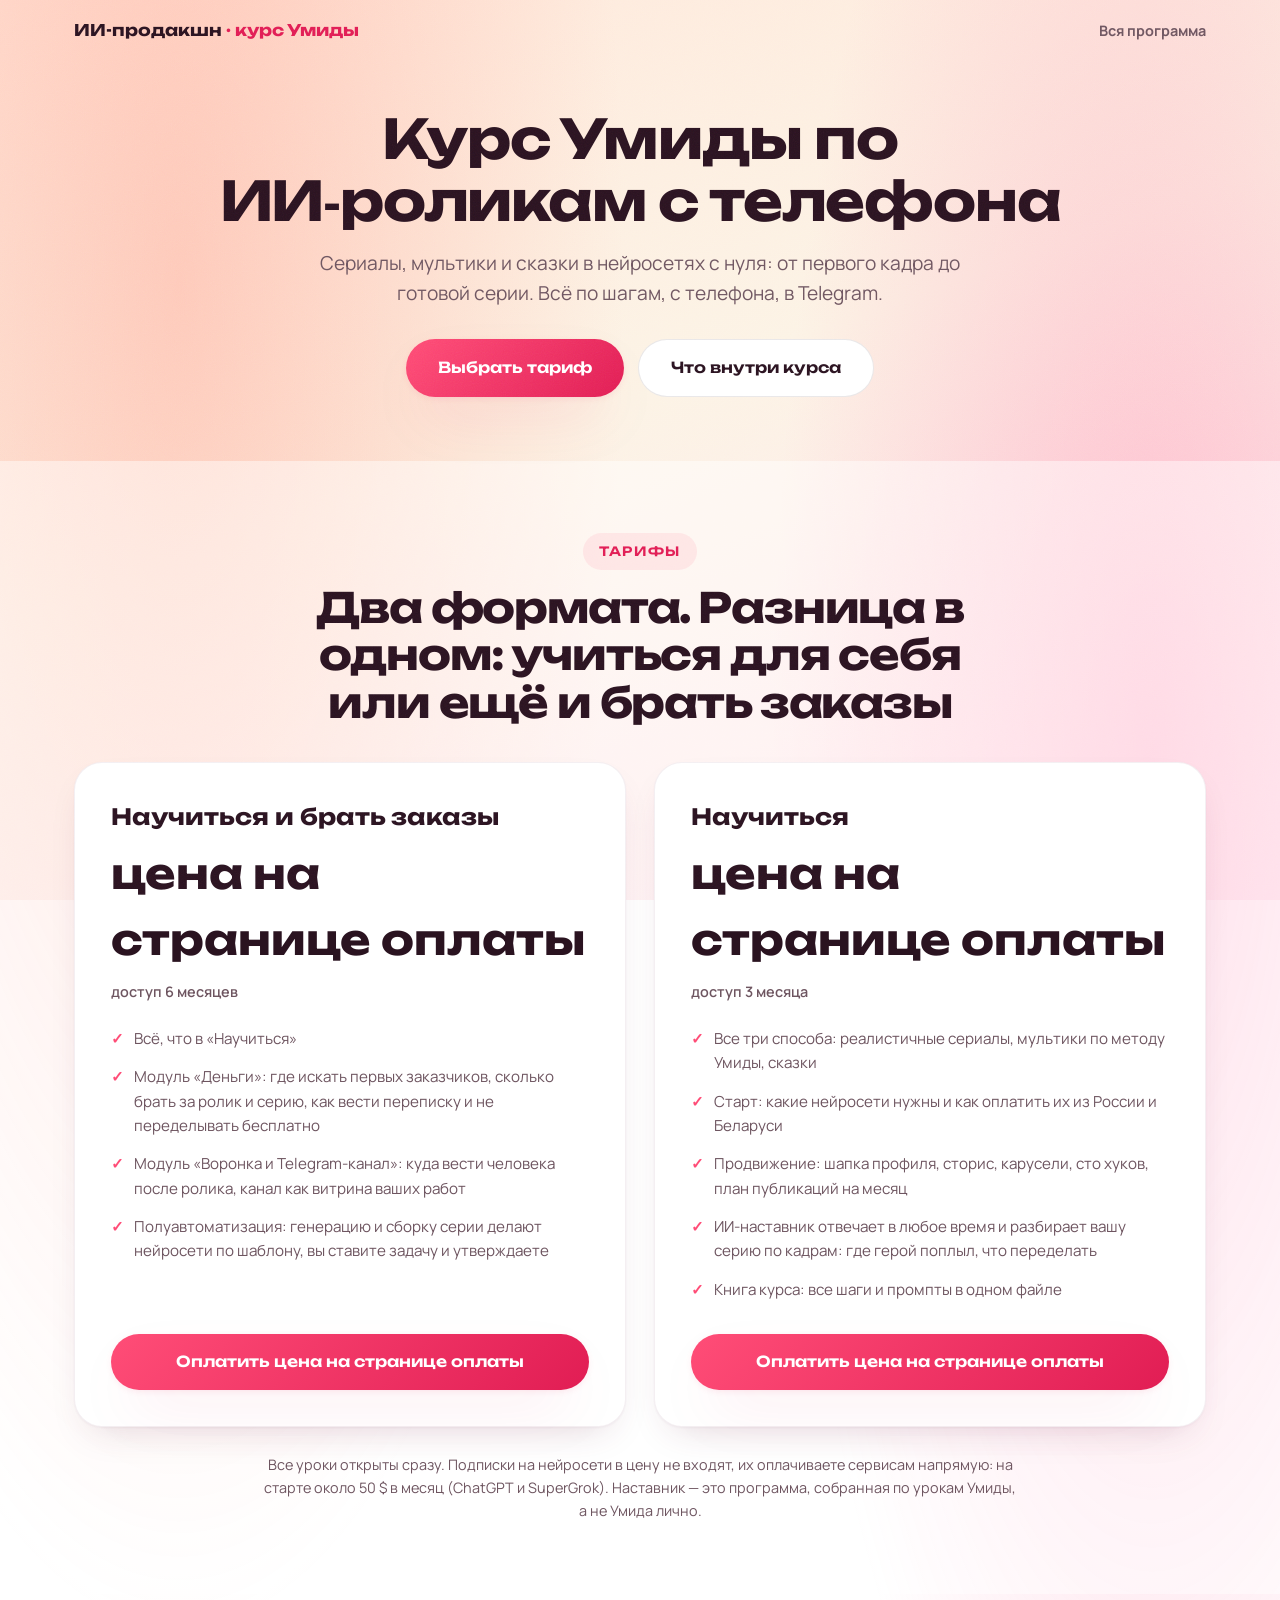
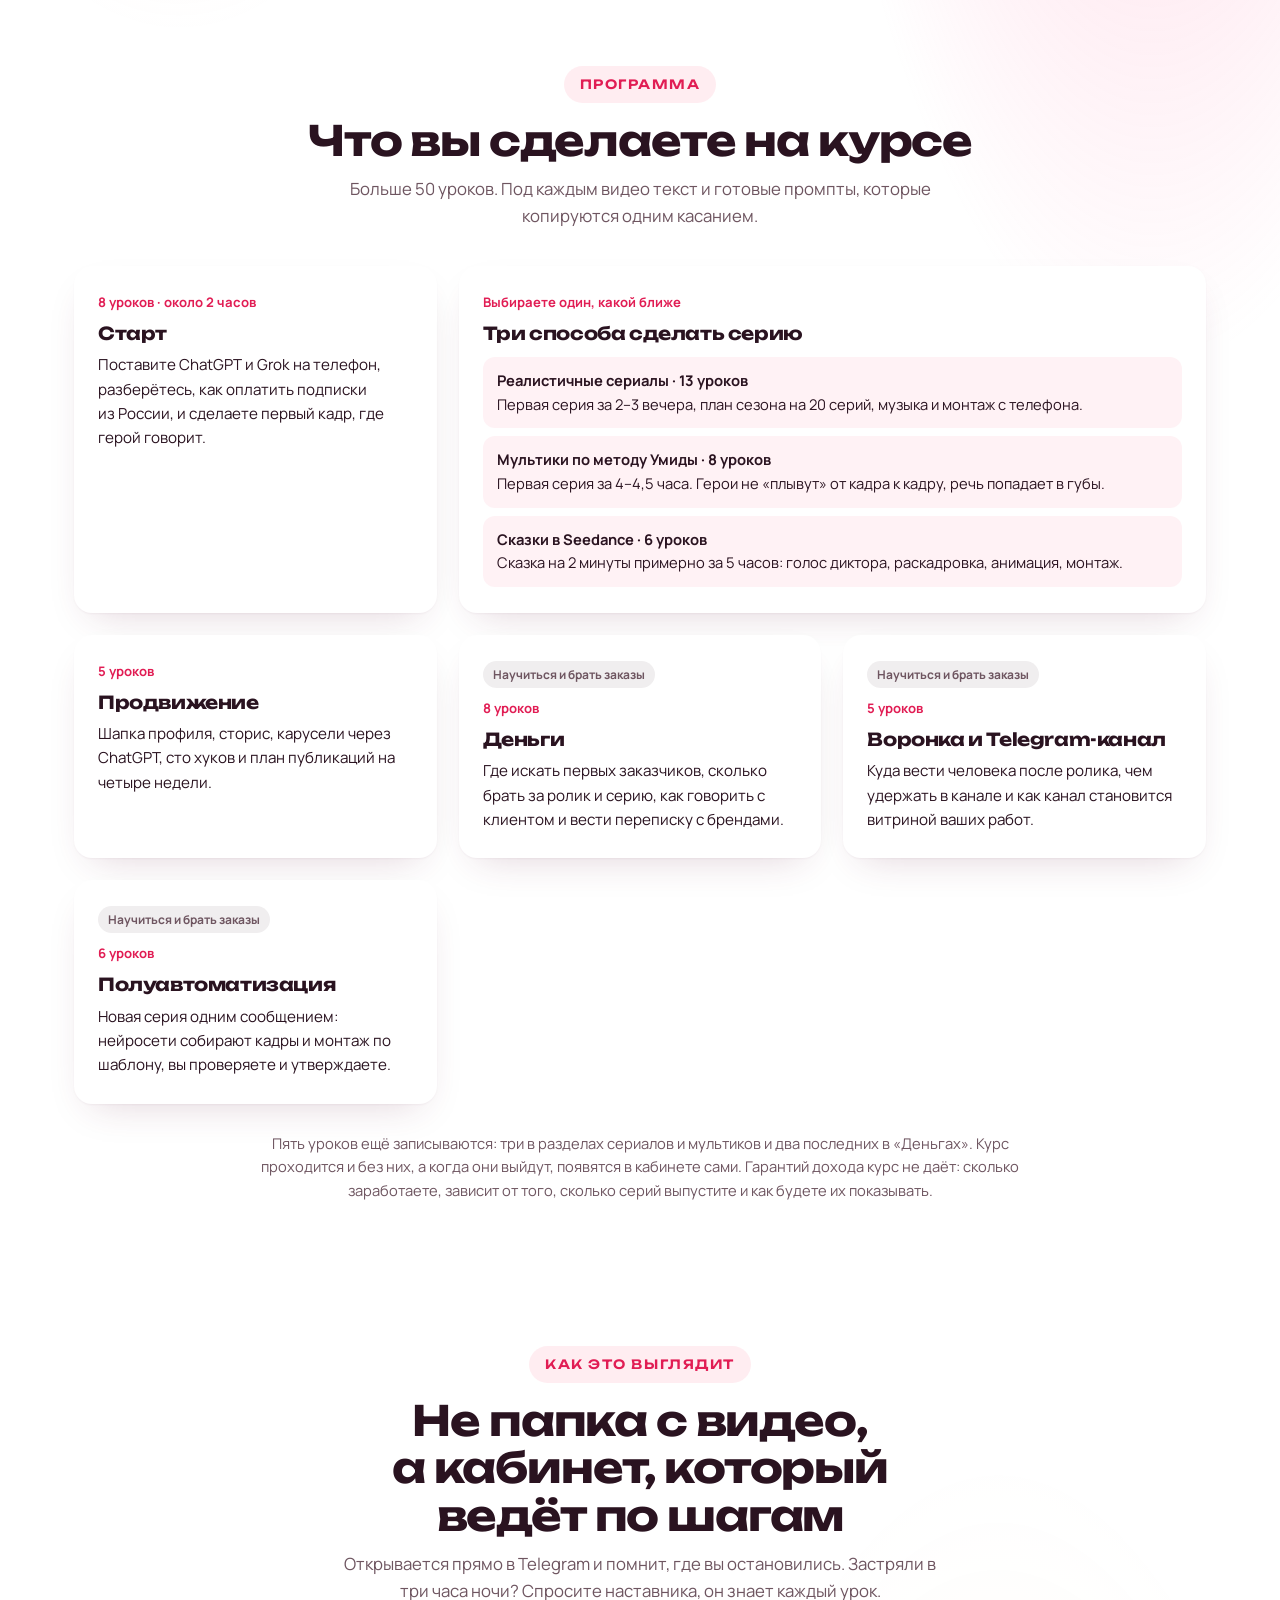
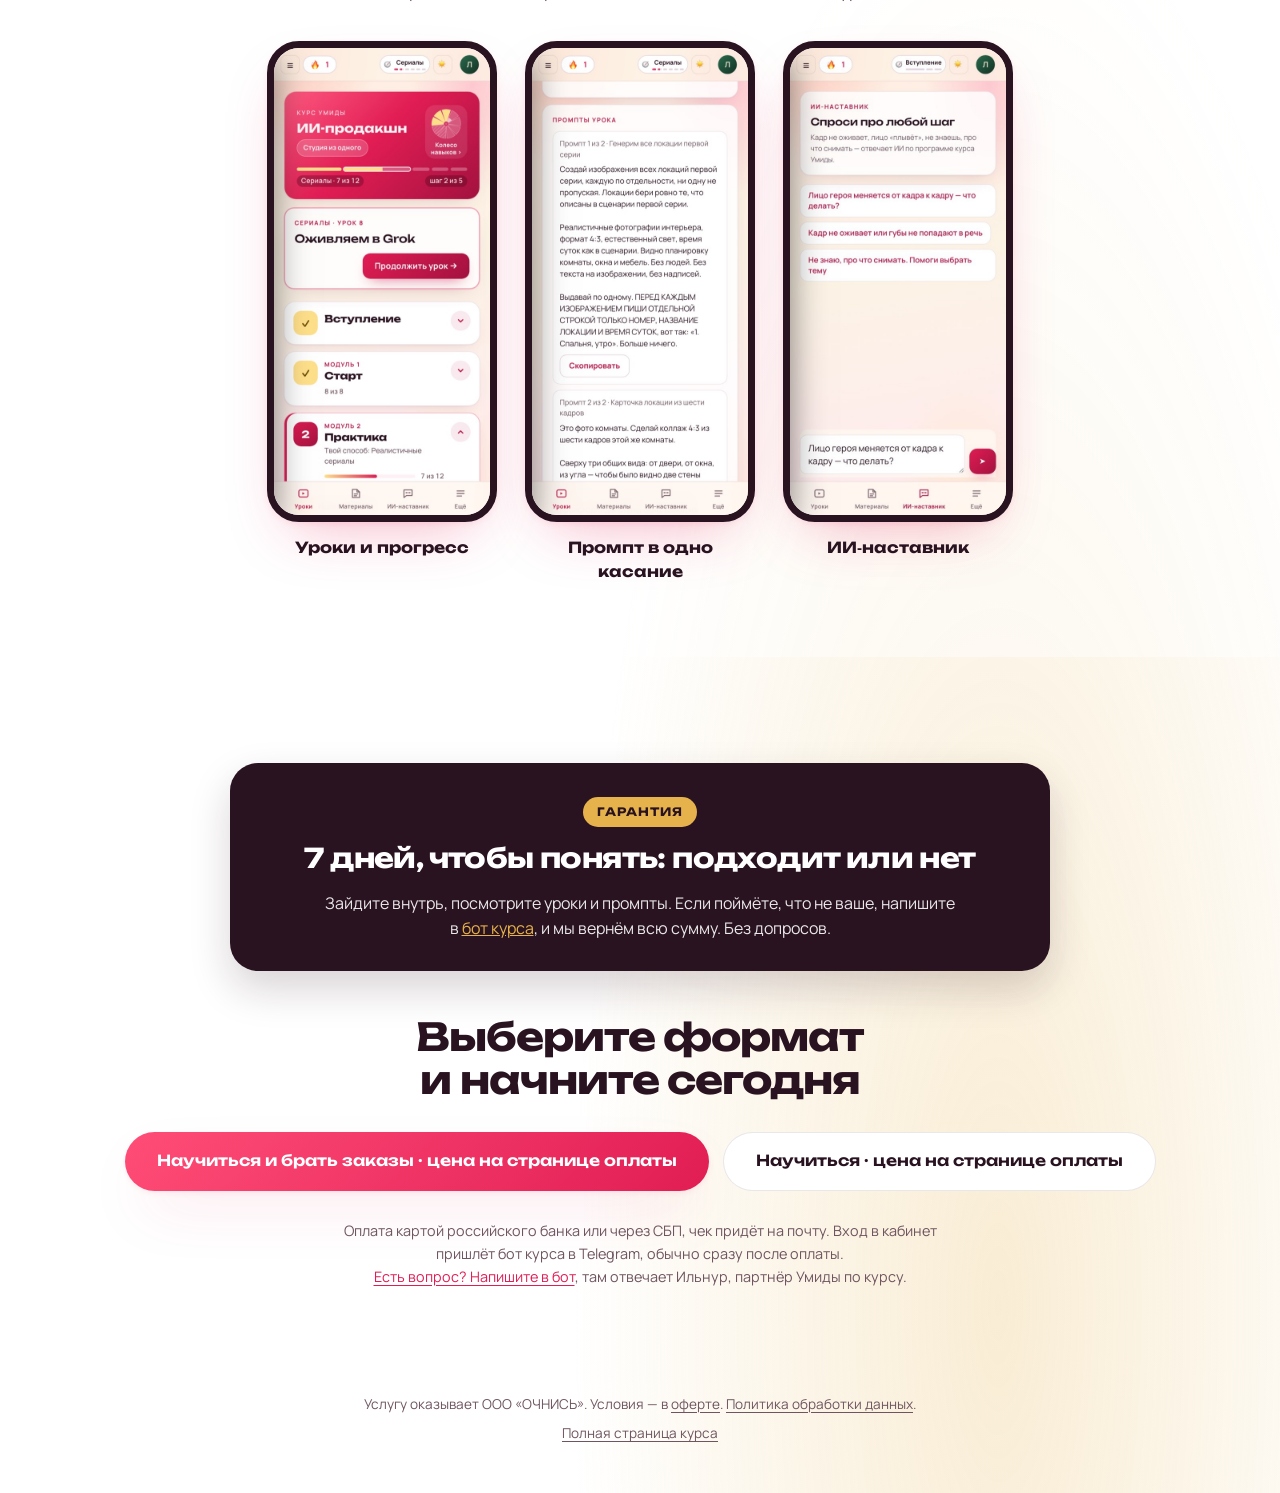
==== skidka/index.html @ 04921c7b "сайт Умиды: страница скидки /skidka/ (31.10, −20 %, таймер до минуты из прайса api) и место под зачё" ====
<!DOCTYPE html>
<html lang="ru">
<head>
<meta charset="UTF-8">
<meta name="viewport" content="width=device-width, initial-scale=1.0">
<title>Скидка 20 % до 31 октября · ИИ-продакшн, курс Умиды</title>
<meta name="description" content="Курс Умиды по ИИ-сериалам, мультикам и сказкам со скидкой 20 % до 23:59 по Москве 31 октября. Доступ вдвое дольше при оплате до конца скидки.">
<!-- Временная страница акции: в поиск не отдаём, чтобы после 31.10 она не висела в выдаче со старым сроком. -->
<meta name="robots" content="noindex">
<link rel="preconnect" href="https://fonts.googleapis.com">
<link rel="preconnect" href="https://fonts.gstatic.com" crossorigin>
<link href="https://fonts.googleapis.com/css2?family=Unbounded:wght@400;500;600;700;800&family=Manrope:wght@400;500;600;700;800&display=swap" rel="stylesheet">
<link rel="icon" href="../assets/favicon.svg" type="image/svg+xml">
<meta property="og:type" content="website">
<meta property="og:locale" content="ru_RU">
<meta property="og:url" content="https://umidanishanowa.com/skidka/">
<meta property="og:title" content="Скидка 20 % на курс Умиды до 31 октября">
<meta property="og:description" content="ИИ-сериалы, мультики и сказки с телефона. «Научиться и брать заказы» 4 000 ₽ вместо 4 999, «Научиться» 2 320 ₽ вместо 2 900.">
<meta property="og:image" content="https://umidanishanowa.com/assets/img/hero.jpg">
<meta name="twitter:card" content="summary_large_image">
<link rel="stylesheet" href="../css/styles.css?v=20261023">
<!-- Yandex.Metrika — тот же счётчик «Мультики» 113808734, что на главной сайта и на уян.рф: путь со страницы скидки
     до оплаты виден одной воронкой. Свои заходы отсекаются так же, как на главной (?nometrika=1). -->
<script type="text/javascript">
(function () {
  try {
    var q = window.location.search || '';
    try {
      if (q.indexOf('nometrika=1') > -1) localStorage.setItem('uyan_no_metrika', '1');
      if (q.indexOf('nometrika=0') > -1) localStorage.removeItem('uyan_no_metrika');
      if (localStorage.getItem('uyan_no_metrika') === '1') return;
    } catch (e) { /* приватный режим — считаем визит обычным */ }
    if (/\/\/([a-z0-9-]+\.)*(metrika|metrica)\.yandex\.|\/\/([a-z0-9-]+\.)*webvisor\.com/i.test(document.referrer || '')) return;
    (function(m,e,t,r,i,k,a){m[i]=m[i]||function(){(m[i].a=m[i].a||[]).push(arguments)};
    m[i].l=1*new Date();
    var ss = document.scripts || [];
    for (var j = 0; j < ss.length; j++) {if (ss[j].src === r) { return; }}
    k=e.createElement(t),a=e.getElementsByTagName(t)[0],k.async=1,k.src=r,a.parentNode.insertBefore(k,a)})
    (window, document, "script", "https://mc.yandex.ru/metrika/tag.js?id=113808734", "ym");
    ym(113808734, "init", {webvisor:true, clickmap:true, accurateTrackBounce:true, trackLinks:true});
  } catch (e) { /* счётчик не встал — на работу страницы это не влияет */ }
})();
</script>
<noscript><div><img src="https://mc.yandex.ru/watch/113808734" style="position:absolute; left:-9999px;" alt="" /></div></noscript>
<!-- /Yandex.Metrika -->
<style>
/* Страница скидки 31.10.2026. Общие цвета, шрифты, кнопки и карточки — из ../css/styles.css, здесь только своё.
   🛑 Честная срочность (Principles_and_Taboos, табу 6): таймер считает до next_price.from из прайса api — той минуты,
   когда касса сама вернёт обычную цену. Он не обнуляется и не продлевается: дошёл до нуля — страница говорит,
   что скидка закончилась. Пока api скидку не прислал, страница показывает обычные цены и молчит о скидке. */
.sk-sec { padding: 72px 0; }
.sk-sec.alt { background: rgba(255, 255, 255, 0.45); }
.sk-top {
  display: flex; align-items: center; justify-content: space-between; gap: 16px;
  padding-block: 18px; /* только сверху и снизу: боковые 24 px даёт .wrap */
}
.sk-logo { font-family: var(--font-heading); font-weight: 700; font-size: 1rem; color: var(--text); text-decoration: none; }
.sk-logo .sk-sub, .sk-logo .sk-dot { color: var(--strawberry-dark); }
.sk-toplink { font-weight: 700; font-size: 0.9rem; color: var(--text-light); text-decoration: none; white-space: nowrap; }
.sk-toplink:hover { color: var(--strawberry-dark); }

.sk-hero { padding: 28px 0 64px; text-align: center; }
.sk-hero h1 { font-size: clamp(1.9rem, 6vw, 3.4rem); max-width: 900px; margin: 18px auto 16px; }
.sk-hero h1 em { font-style: normal; color: var(--strawberry-dark); }
.sk-lead { font-size: clamp(1rem, 2.4vw, 1.2rem); color: var(--text-light); max-width: 680px; margin: 0 auto; }
.sk-lead b { color: var(--text); }

.sk-timer {
  display: inline-flex; flex-direction: column; align-items: center; gap: 10px;
  margin: 30px auto 0; padding: 22px 28px 20px; border-radius: var(--radius-lg);
  background: var(--text); color: var(--white); box-shadow: 0 18px 40px rgba(42, 19, 32, 0.18);
}
.sk-timer-cap { font-family: var(--font-heading); font-size: 0.78rem; font-weight: 600; letter-spacing: 0.12em; text-transform: uppercase; color: var(--gold); }
.sk-digits { display: flex; align-items: flex-start; gap: 10px; font-family: var(--font-heading); }
.sk-cell { display: flex; flex-direction: column; align-items: center; min-width: 64px; }
.sk-num { font-size: clamp(2.2rem, 9vw, 3.4rem); font-weight: 700; line-height: 1; font-variant-numeric: tabular-nums; }
.sk-unit { margin-top: 6px; font-family: var(--font-body); font-size: 0.8rem; font-weight: 600; color: rgba(255, 255, 255, 0.7); }
.sk-colon { font-size: clamp(2rem, 8vw, 3rem); font-weight: 700; line-height: 1; opacity: 0.45; }
.sk-deadline { font-size: 0.88rem; color: rgba(255, 255, 255, 0.78); }

.sk-cta { display: flex; flex-wrap: wrap; justify-content: center; gap: 14px; margin-top: 30px; }

.sk-bonus {
  max-width: 820px; margin: 28px auto 0; padding: 18px 22px; border-radius: var(--radius-md);
  background: rgba(230, 178, 76, 0.18); border: 1px solid rgba(201, 150, 31, 0.35);
  font-weight: 600; text-align: center;
}
.sk-bonus b { color: var(--strawberry-deep); }

.sk-prices { display: grid; grid-template-columns: repeat(2, minmax(0, 1fr)); gap: 28px; align-items: stretch; }
.sk-price { padding: 36px; }
.sk-badge {
  position: absolute; top: -14px; right: 26px; padding: 7px 14px; border-radius: 100px;
  background: linear-gradient(135deg, var(--strawberry) 0%, var(--strawberry-dark) 100%); color: var(--white);
  font-family: var(--font-heading); font-size: 0.85rem; font-weight: 700; box-shadow: var(--shadow-soft);
}
.sk-old { display: block; font-family: var(--font-body); font-size: 1.05rem; font-weight: 600; color: var(--text-light); margin-bottom: 2px; }
.sk-old s { text-decoration-thickness: 2px; }
.sk-term { display: block; margin-top: 6px; font-family: var(--font-body); font-size: 0.9rem; font-weight: 600; color: var(--text-light); }
.sk-term b { color: var(--strawberry-deep); }
.sk-price ul { list-style: none; }
.sk-price li { display: flex; gap: 10px; }
.sk-price .btn { width: 100%; }
.sk-note { max-width: 760px; margin: 26px auto 0; text-align: center; font-size: 0.9rem; color: var(--text-light); }

.sk-mods { display: grid; grid-template-columns: repeat(3, minmax(0, 1fr)); gap: 22px; }
.sk-mod {
  background: var(--white); border-radius: var(--radius-md); padding: 26px 24px; box-shadow: var(--shadow-card);
  display: flex; flex-direction: column; gap: 10px;
}
.sk-mod h3 { font-size: 1.12rem; }
.sk-meta { font-size: 0.82rem; font-weight: 700; color: var(--strawberry-dark); }
.sk-mod p { font-size: 0.95rem; color: var(--text); }
.sk-mod.wide { grid-column: span 2; }
.sk-ways { display: grid; gap: 8px; margin-top: 4px; }
.sk-way { padding: 12px 14px; border-radius: var(--radius-sm); background: rgba(255, 77, 119, 0.07); font-size: 0.92rem; }
.sk-way b { display: block; }
.sk-tag {
  align-self: flex-start; padding: 4px 10px; border-radius: 100px; font-size: 0.75rem; font-weight: 700;
  background: rgba(42, 19, 32, 0.07); color: var(--text-light);
}
.sk-honest { max-width: 820px; margin: 28px auto 0; text-align: center; color: var(--text-light); font-size: 0.92rem; }

.sk-shots { display: grid; grid-template-columns: repeat(3, minmax(0, 230px)); justify-content: center; gap: 28px; }

.sk-final { text-align: center; }
.sk-final h2 { font-size: clamp(1.6rem, 4.6vw, 2.4rem); max-width: 760px; margin: 14px auto 12px; }

.sk-foot { padding: 34px 0 48px; text-align: center; font-size: 0.85rem; color: var(--text-light); }
.sk-foot a, .sk-final .pay-note a { color: var(--text-light); text-decoration: underline; text-underline-offset: 3px; }
.sk-final .pay-note a { color: var(--strawberry-dark); }
.sk-foot p + p { margin-top: 8px; }

/* Состояния страницы: что видно, решает прайс api. Прячем только в «чужом» состоянии, а показанное сохраняет свой
   display (ярлык — inline-flex, таймер — inline-flex): revert вернул бы браузерный и сломал вид. */
html:not(.is-live) .only-live { display: none !important; }
html.is-live .only-off { display: none !important; }
html:not(.is-ended) .only-ended { display: none !important; }
/* .sk-old — display:block, он сильнее атрибута hidden: без этого пустая зачёркнутая строка была бы видна */
.sk-old[hidden] { display: none; }

@media (max-width: 860px) {
  .sk-mods { grid-template-columns: 1fr 1fr; }
  .sk-mod.wide { grid-column: span 2; }
}
@media (max-width: 720px) {
  .sk-sec { padding: 52px 0; }
  .sk-prices { grid-template-columns: 1fr; gap: 34px; }
  .sk-price { padding: 30px 24px; }
  .sk-mods { grid-template-columns: 1fr; }
  .sk-mod.wide { grid-column: auto; }
  .sk-shots { grid-template-columns: repeat(3, minmax(0, 1fr)); gap: 10px; }
  .sk-shots .shot img { border-width: 4px; border-radius: 18px; }
  .sk-shots .shot figcaption { font-family: var(--font-body); font-size: 0.8rem; line-height: 1.3; }
  .sk-cta .btn { width: 100%; padding: 16px 20px; }
  /* «Научиться и брать заказы · 4 000 ₽» на 320 px шире экрана: кнопке можно в две строки */
  .sk-cta .btn, .sk-cta .btn span { white-space: normal; text-align: center; }
  .sk-cell { min-width: 52px; }
  .sk-timer { padding: 18px 16px 16px; }
  .sk-logo { font-size: 0.86rem; }
  .sk-logo .sk-dot { display: none; }
  .sk-logo .sk-sub { display: block; }
}
</style>
</head>
<body>
<div class="grain" aria-hidden="true"></div>

<div class="wrap sk-top">
  <a class="sk-logo" href="../">ИИ-продакшн<span class="sk-dot"> · </span><span class="sk-sub">курс Умиды</span></a>
  <a class="sk-toplink" href="../#program">Вся программа</a>
</div>

<!-- ПЕРВЫЙ ЭКРАН -->
<section class="sk-hero">
  <div class="wrap">
    <span class="eyebrow only-live">Последний день скидки</span>
    <span class="eyebrow only-ended">Скидка закончилась 31 октября</span>
    <h1 class="only-live">Курс Умиды по ИИ‑роликам <em>со скидкой 20&nbsp;%</em></h1>
    <h1 class="only-off">Курс Умиды по ИИ‑роликам с телефона</h1>
    <p class="sk-lead">Сериалы, мультики и сказки в нейросетях с нуля: от первого кадра до готовой серии. Всё по шагам, с телефона, в Telegram.</p>

    <div class="sk-timer only-live" role="timer" aria-live="off">
      <span class="sk-timer-cap">До конца скидки</span>
      <div class="sk-digits">
        <div class="sk-cell"><span class="sk-num" data-t="h">00</span><span class="sk-unit">часов</span></div>
        <span class="sk-colon">:</span>
        <div class="sk-cell"><span class="sk-num" data-t="m">00</span><span class="sk-unit">минут</span></div>
        <span class="sk-colon">:</span>
        <div class="sk-cell"><span class="sk-num" data-t="s">00</span><span class="sk-unit">секунд</span></div>
      </div>
      <span class="sk-deadline" data-deadline-text>до 23:59 по Москве, 31 октября</span>
    </div>

    <div class="sk-cta">
      <a class="btn" href="#tarify"><span>Выбрать тариф</span></a>
      <a class="btn btn-ghost" href="#vnutri"><span>Что внутри курса</span></a>
    </div>

    <p class="sk-bonus only-live">Оплатите до конца скидки, и доступ будет <b>вдвое дольше</b>: 12 месяцев вместо 6 или 6 месяцев вместо 3.</p>
  </div>
</section>

<!-- ТАРИФЫ -->
<section id="tarify" class="sk-sec alt">
  <div class="wrap">
    <div class="sec-head">
      <span class="eyebrow">Тарифы</span>
      <h2>Два формата. Разница в одном: учиться для себя или ещё и брать заказы</h2>
    </div>
    <div class="sk-prices">
      <div class="price sk-price">
        <span class="sk-badge only-live">−20&nbsp;%</span>
        <div class="pname">Научиться и брать заказы</div>
        <div class="pcost">
          <span class="sk-old" data-was="multiki_ai" hidden><s></s></span>
          <span data-price="multiki_ai">…</span>
          <span class="sk-term">доступ 6 месяцев<span class="only-live">, при оплате сегодня <b>12 месяцев</b></span></span>
        </div>
        <ul>
          <li><span class="ck">✓</span><span>Всё, что в «Научиться»</span></li>
          <li><span class="ck">✓</span><span>Модуль «Деньги»: где искать первых заказчиков, сколько брать за ролик и серию, как вести переписку и не переделывать бесплатно</span></li>
          <li><span class="ck">✓</span><span>Модуль «Воронка и Telegram-канал»: куда вести человека после ролика, канал как витрина ваших работ</span></li>
          <li><span class="ck">✓</span><span>Полуавтоматизация: генерацию и сборку серии делают нейросети по шаблону, вы ставите задачу и утверждаете</span></li>
        </ul>
        <a class="btn" data-pay="multiki_ai" href="https://xn--m1al0b.xn--p1ai/multiki.html?tier=multiki_ai&amp;cp=skidka&amp;src=umida_site" target="_blank" rel="noopener"><span>Оплатить <span data-price="multiki_ai">…</span></span></a>
      </div>
      <div class="price sk-price">
        <span class="sk-badge only-live">−20&nbsp;%</span>
        <div class="pname">Научиться</div>
        <div class="pcost">
          <span class="sk-old" data-was="multiki_mini" hidden><s></s></span>
          <span data-price="multiki_mini">…</span>
          <span class="sk-term">доступ 3 месяца<span class="only-live">, при оплате сегодня <b>6 месяцев</b></span></span>
        </div>
        <ul>
          <li><span class="ck">✓</span><span>Все три способа: реалистичные сериалы, мультики по методу Умиды, сказки</span></li>
          <li><span class="ck">✓</span><span>Старт: какие нейросети нужны и как оплатить их из России и Беларуси</span></li>
          <li><span class="ck">✓</span><span>Продвижение: шапка профиля, сторис, карусели, сто хуков, план публикаций на месяц</span></li>
          <li><span class="ck">✓</span><span>ИИ-наставник отвечает в любое время и разбирает вашу серию по кадрам: где герой поплыл, что переделать</span></li>
          <li><span class="ck">✓</span><span>Книга курса: все шаги и промпты в одном файле</span></li>
        </ul>
        <a class="btn" data-pay="multiki_mini" href="https://xn--m1al0b.xn--p1ai/multiki.html?tier=multiki_mini&amp;cp=skidka&amp;src=umida_site" target="_blank" rel="noopener"><span>Оплатить <span data-price="multiki_mini">…</span></span></a>
      </div>
    </div>
    <p class="sk-note">Все уроки открыты сразу. Подписки на нейросети в цену не входят, их оплачиваете сервисам напрямую: на старте около 50 $ в месяц (ChatGPT и SuperGrok). Наставник — это программа, собранная по урокам Умиды, а не Умида лично.</p>
  </div>
</section>

<!-- ЧТО ВНУТРИ -->
<section id="vnutri" class="sk-sec">
  <div class="wrap">
    <div class="sec-head">
      <span class="eyebrow">Программа</span>
      <h2>Что вы сделаете на курсе</h2>
      <p>Больше 50 уроков. Под каждым видео текст и готовые промпты, которые копируются одним касанием.</p>
    </div>
    <div class="sk-mods">
      <div class="sk-mod">
        <span class="sk-meta">8 уроков · около 2 часов</span>
        <h3>Старт</h3>
        <p>Поставите ChatGPT и Grok на телефон, разберётесь, как оплатить подписки из России, и сделаете первый кадр, где герой говорит.</p>
      </div>
      <div class="sk-mod wide">
        <span class="sk-meta">Выбираете один, какой ближе</span>
        <h3>Три способа сделать серию</h3>
        <div class="sk-ways">
          <div class="sk-way"><b>Реалистичные сериалы · 13 уроков</b>Первая серия за 2–3 вечера, план сезона на 20 серий, музыка и монтаж с телефона.</div>
          <div class="sk-way"><b>Мультики по методу Умиды · 8 уроков</b>Первая серия за 4–4,5 часа. Герои не «плывут» от кадра к кадру, речь попадает в губы.</div>
          <div class="sk-way"><b>Сказки в Seedance · 6 уроков</b>Сказка на 2 минуты примерно за 5 часов: голос диктора, раскадровка, анимация, монтаж.</div>
        </div>
      </div>
      <div class="sk-mod">
        <span class="sk-meta">5 уроков</span>
        <h3>Продвижение</h3>
        <p>Шапка профиля, сторис, карусели через ChatGPT, сто хуков и план публикаций на четыре недели.</p>
      </div>
      <div class="sk-mod">
        <span class="sk-tag">Научиться и брать заказы</span>
        <span class="sk-meta">8 уроков</span>
        <h3>Деньги</h3>
        <p>Где искать первых заказчиков, сколько брать за ролик и серию, как говорить с клиентом и вести переписку с брендами.</p>
      </div>
      <div class="sk-mod">
        <span class="sk-tag">Научиться и брать заказы</span>
        <span class="sk-meta">5 уроков</span>
        <h3>Воронка и Telegram-канал</h3>
        <p>Куда вести человека после ролика, чем удержать в канале и как канал становится витриной ваших работ.</p>
      </div>
      <div class="sk-mod">
        <span class="sk-tag">Научиться и брать заказы</span>
        <span class="sk-meta">6 уроков</span>
        <h3>Полуавтоматизация</h3>
        <p>Новая серия одним сообщением: нейросети собирают кадры и монтаж по шаблону, вы проверяете и утверждаете.</p>
      </div>
    </div>
    <p class="sk-honest">Пять уроков ещё записываются: три в разделах сериалов и мультиков и два последних в «Деньгах». Курс проходится и без них, а когда они выйдут, появятся в кабинете сами. Гарантий дохода курс не даёт: сколько заработаете, зависит от того, сколько серий выпустите и как будете их показывать.</p>
  </div>
</section>

<!-- КАБИНЕТ -->
<section class="sk-sec alt">
  <div class="wrap">
    <div class="sec-head">
      <span class="eyebrow">Как это выглядит</span>
      <h2>Не папка с видео, а кабинет, который ведёт по шагам</h2>
      <p>Открывается прямо в Telegram и помнит, где вы остановились. Застряли в три часа ночи? Спросите наставника, он знает каждый урок.</p>
    </div>
    <div class="sk-shots">
      <figure class="shot"><img src="../assets/img/kab-uroki.jpg" width="540" height="1168" alt="Экран «Уроки»: прогресс по модулям и кнопка «Продолжить урок»" loading="lazy" decoding="async"><figcaption>Уроки и прогресс</figcaption></figure>
      <figure class="shot"><img src="../assets/img/kab-prompt.jpg" width="540" height="1168" alt="Готовый промпт урока с кнопкой «Скопировать»" loading="lazy" decoding="async"><figcaption>Промпт в одно касание</figcaption></figure>
      <figure class="shot"><img src="../assets/img/kab-nastavnik.jpg?v=20261023" width="540" height="1168" alt="Вкладка «ИИ-наставник»: примеры вопросов и поле для своего" loading="lazy" decoding="async"><figcaption>ИИ‑наставник</figcaption></figure>
    </div>
  </div>
</section>

<!-- ГАРАНТИЯ И ФИНАЛ -->
<section class="sk-sec sk-final">
  <div class="wrap">
    <div class="guarantee">
      <span class="g-chip">Гарантия</span>
      <h3>7 дней, чтобы понять: подходит или нет</h3>
      <p>Зайдите внутрь, посмотрите уроки и промпты. Если поймёте, что не ваше, напишите в <a href="https://t.me/MULTIKIAI_BOT?start=cp_skidka" target="_blank" rel="noopener">бот курса</a>, и мы вернём всю сумму. Без допросов.</p>
    </div>
    <span class="eyebrow only-live" style="margin-top:44px">Скидка до 23:59 по Москве, 31 октября</span>
    <h2 class="only-live">Цена со скидкой действует до конца дня. С&nbsp;1&nbsp;ноября обычная</h2>
    <h2 class="only-off" style="margin-top:44px">Выберите формат и начните сегодня</h2>
    <div class="sk-cta">
      <a class="btn" data-pay="multiki_ai" href="https://xn--m1al0b.xn--p1ai/multiki.html?tier=multiki_ai&amp;cp=skidka&amp;src=umida_site" target="_blank" rel="noopener"><span>Научиться и брать заказы · <span data-price="multiki_ai">…</span></span></a>
      <a class="btn btn-ghost" data-pay="multiki_mini" href="https://xn--m1al0b.xn--p1ai/multiki.html?tier=multiki_mini&amp;cp=skidka&amp;src=umida_site" target="_blank" rel="noopener"><span>Научиться · <span data-price="multiki_mini">…</span></span></a>
    </div>
    <p class="pay-note">Оплата картой российского банка или через СБП, чек придёт на почту. Вход в кабинет пришлёт бот курса в Telegram, обычно сразу после оплаты.<br><a href="https://t.me/MULTIKIAI_BOT?start=cp_skidka" target="_blank" rel="noopener">Есть вопрос? Напишите в бот</a>, там отвечает Ильнур, партнёр Умиды по курсу.</p>
  </div>
</section>

<footer class="sk-foot">
  <div class="wrap">
    <p>Услугу оказывает ООО «ОЧНИСЬ». Условия — в <a href="https://xn--m1al0b.xn--p1ai/offer-multiki.html" target="_blank" rel="noopener">оферте</a>. <a href="../privacy.html">Политика обработки данных</a>.</p>
    <p><a href="../">Полная страница курса</a></p>
  </div>
</footer>

<script>
(function () {
  // Цены, зачёркнутая цена и конец скидки — только из прайса api, тем же маршрутом, что главная сайта (js/prices.js).
  // Скидку показываем, только если api прислал обычную цену выше той, что платят, и минуту, когда цена вернётся.
  var API = 'https://api.xn--m1al0b.xn--p1ai/api/payment/tiers/multiki';
  var IDS = ['multiki_ai', 'multiki_mini'];
  var root = document.documentElement;
  var timerId = null;

  function fmt(n) { return Math.round(n).toLocaleString('ru-RU') + ' ₽'; }
  function two(n) { return (n < 10 ? '0' : '') + n; }

  function deadlineText(endMs) {
    // Последняя секунда скидки — за секунду до перехода, в поясе Москвы.
    var d = new Date(endMs - 1000);
    try {
      var t = d.toLocaleTimeString('ru-RU', { hour: '2-digit', minute: '2-digit', timeZone: 'Europe/Moscow' });
      var day = d.toLocaleDateString('ru-RU', { day: 'numeric', month: 'long', timeZone: 'Europe/Moscow' });
      return 'до ' + t + ' по Москве, ' + day;
    } catch (e) { return 'до 23:59 по Москве, 31 октября'; }
  }

  function tick(endMs) {
    var left = Math.max(0, endMs - Date.now());
    var h = Math.floor(left / 3600000), m = Math.floor(left % 3600000 / 60000), s = Math.floor(left % 60000 / 1000);
    var els = document.querySelectorAll('[data-t]');
    for (var i = 0; i < els.length; i++) {
      var k = els[i].getAttribute('data-t');
      els[i].textContent = two(k === 'h' ? h : k === 'm' ? m : s);
    }
    if (left === 0) {
      // Срок вышел: таймер не перезапускаем. Через пару секунд спрашиваем прайс заново — api уже вернул обычную цену.
      clearInterval(timerId);
      setTimeout(load, 2500);
    }
  }

  function apply(tiers) {
    var live = false, endMs = 0;
    for (var i = 0; i < tiers.length; i++) {
      var t = tiers[i];
      if (!t || IDS.indexOf(t.id) < 0 || typeof t.price_rub !== 'number' || !(t.price_rub > 0)) continue;
      var price = document.querySelectorAll('[data-price="' + t.id + '"]');
      for (var j = 0; j < price.length; j++) price[j].textContent = fmt(t.price_rub);
      var hasList = typeof t.list_price_rub === 'number' && t.list_price_rub > t.price_rub;
      var was = document.querySelectorAll('[data-was="' + t.id + '"]');
      for (var k = 0; k < was.length; k++) {
        var s = was[k].querySelector('s');
        if (s) s.textContent = hasList ? fmt(t.list_price_rub) : '';
        was[k].hidden = !hasList;
      }
      var pay = document.querySelectorAll('a[data-pay="' + t.id + '"]');
      for (var p = 0; p < pay.length; p++) {
        try { var u = new URL(pay[p].href); u.searchParams.set('p', String(Math.round(t.price_rub))); pay[p].href = u.toString(); } catch (e) { /* ссылка остаётся без p */ }
      }
      var next = t.next_price && Date.parse(t.next_price.from);
      if (hasList && next && next > Date.now()) { live = true; endMs = endMs ? Math.min(endMs, next) : next; }
    }
    root.classList.remove('is-live', 'is-off', 'is-ended');
    if (live) {
      root.classList.add('is-live');
      var dt = document.querySelectorAll('[data-deadline-text]');
      for (var d = 0; d < dt.length; d++) dt[d].textContent = deadlineText(endMs);
      clearInterval(timerId);
      tick(endMs);
      timerId = setInterval(function () { tick(endMs); }, 1000);
    } else {
      root.classList.add('is-off');
      // Объявленный срок скидки прошёл — честно говорим, что она закончилась, а не прячем.
      if (Date.now() >= Date.parse('2026-11-01T00:00:00+03:00')) root.classList.add('is-ended');
    }
  }

  function fallback() {
    root.classList.add('is-off');
    var els = document.querySelectorAll('[data-price]');
    for (var i = 0; i < els.length; i++) if (els[i].textContent.trim() === '…') els[i].textContent = 'цена на странице оплаты';
  }

  function load() {
    var ctl = typeof AbortController === 'function' ? new AbortController() : null;
    var guard = setTimeout(function () { if (ctl) ctl.abort(); fallback(); }, 4000);
    fetch(API, { cache: 'no-store', signal: ctl ? ctl.signal : undefined })
      .then(function (r) { if (!r.ok) throw new Error('http ' + r.status); return r.json(); })
      .then(function (b) { clearTimeout(guard); if (b && b.tiers && b.tiers.length) apply(b.tiers); else fallback(); })
      .catch(function () { clearTimeout(guard); fallback(); });
  }

  root.classList.add('is-off');
  load();
})();
</script>
</body>
</html>
---- css/styles.css ----
/* ============================================
   ИИ-мультики · Курс Умиды — стили
   ============================================ */

:root {
  /* Цвета */
  --strawberry: #FF4D77;
  --strawberry-dark: #E11D54;
  --strawberry-deep: #C2174A;
  --coral: #FF7A6B;
  --gold: #E6B24C;
  --gold-dark: #C9961F;
  --leaf: #46B07A;
  --pearl: #F3E9DC;
  --text: #2A1320;
  --text-light: #6E5560;
  --white: #FFFFFF;
  --b: #6B2545;
  --blush: rgba(255, 77, 119, 0.18);
  --ink: var(--text);

  /* Фон — тёплый mesh (персик · клубника · золото поверх крема) */
  --bg-base: linear-gradient(160deg, #FFE7DA 0%, #FCF3E5 46%, #FFE2EC 100%);
  --bg-gradient:
    radial-gradient(58% 48% at 14% 6%, rgba(255, 158, 140, 0.45), transparent 60%),
    radial-gradient(48% 42% at 90% 16%, rgba(255, 122, 168, 0.4), transparent 62%),
    radial-gradient(52% 48% at 78% 96%, rgba(230, 178, 76, 0.24), transparent 64%),
    var(--bg-base);

  /* Шрифты */
  --font-heading: "Unbounded", sans-serif;
  --font-body: "Manrope", sans-serif;

  /* Движение */
  --ease: cubic-bezier(0.16, 1, 0.3, 1);
  --ease-spring: cubic-bezier(0.34, 1.4, 0.5, 1);
  --transition: 0.3s ease;

  /* Прочее */
  --radius-lg: 28px;
  --radius-md: 18px;
  --radius-sm: 12px;
  /* Тёплые многослойные тени в hue фона + верхний highlight */
  --shadow-soft: 0 2px 8px -3px rgba(225, 29, 84, 0.16), 0 26px 60px -24px rgba(225, 29, 84, 0.34);
  --shadow-card: 0 1px 2px rgba(107, 37, 69, 0.05), 0 16px 38px -18px rgba(107, 37, 69, 0.22);
  --edge: inset 0 1px 0 rgba(255, 255, 255, 0.7);
  --hairline: 1px solid rgba(107, 37, 69, 0.07);
}

/* ============================================
   Базовые сбросы
   ============================================ */

* {
  margin: 0;
  padding: 0;
  box-sizing: border-box;
}

html {
  scroll-behavior: smooth;
}

body {
  font-family: var(--font-body);
  color: var(--text);
  background: var(--bg-gradient) fixed;
  min-height: 100dvh;
  line-height: 1.6;
  overflow-x: hidden;
}

/* Тонкое зерно поверх фона — снимает цифровую плоскость */
.grain {
  position: fixed;
  inset: 0;
  z-index: 1;
  pointer-events: none;
  opacity: 0.5;
  mix-blend-mode: soft-light;
  background-image: url("data:image/svg+xml,%3Csvg xmlns='http://www.w3.org/2000/svg' width='140' height='140'%3E%3Cfilter id='n'%3E%3CfeTurbulence type='fractalNoise' baseFrequency='0.9' numOctaves='2' stitchTiles='stitch'/%3E%3C/filter%3E%3Crect width='100%25' height='100%25' filter='url(%23n)' opacity='0.5'/%3E%3C/svg%3E");
}

img {
  max-width: 100%;
  display: block;
}

a {
  color: inherit;
  text-decoration: none;
}

ul {
  list-style: none;
}

button {
  font-family: inherit;
  cursor: pointer;
  border: none;
  background: none;
}

.wrap {
  width: 100%;
  max-width: 1180px;
  margin: 0 auto;
  padding: 0 24px;
}

h1, h2, h3, h4 {
  font-family: var(--font-heading);
  font-weight: 700;
  line-height: 1.14;
  letter-spacing: -0.022em;
  text-wrap: balance;
}

h2 {
  letter-spacing: -0.028em;
}

p {
  text-wrap: pretty;
}

section, .gallery {
  padding: 64px 0;
}

section.alt {
  background: rgba(255, 255, 255, 0.45);
}

@media (max-width: 720px) {
  section, .gallery {
    padding: 42px 0;
  }
}


/* ============================================
   Декоративные плавающие элементы
   ============================================ */

.prop {
  position: absolute;
  pointer-events: none;
  z-index: 2;
  filter: drop-shadow(0 10px 16px rgba(42, 19, 32, 0.12));
}

.prop svg {
  width: 100%;
  height: auto;
  display: block;
}

.prop.spin {
  animation: floatSpin 9s ease-in-out infinite;
}

.prop.spin2 {
  animation: floatY 7s ease-in-out infinite;
}

.prop.spin3 {
  animation: floatSpin 11s ease-in-out infinite reverse;
}

@keyframes floatY {
  0%, 100% { transform: translateY(0) rotate(0deg); }
  50% { transform: translateY(-18px) rotate(8deg); }
}

@keyframes floatSpin {
  0%, 100% { transform: translateY(0) rotate(-6deg); }
  50% { transform: translateY(-14px) rotate(10deg); }
}

@keyframes pulseSoft {
  0%, 100% { transform: scale(1); }
  50% { transform: scale(1.06); }
}

@keyframes spinSlow {
  from { transform: rotate(0deg); }
  to { transform: rotate(360deg); }
}

@media (prefers-reduced-motion: reduce) {
  .prop {
    animation: none !important;
  }
}

/* ============================================
   Утилиты
   ============================================ */

.eyebrow {
  display: inline-flex;
  align-items: center;
  gap: 8px;
  font-family: var(--font-heading);
  font-size: 0.8rem;
  font-weight: 600;
  letter-spacing: 0.12em;
  text-transform: uppercase;
  color: var(--strawberry-dark);
  background: rgba(255, 77, 119, 0.1);
  padding: 8px 16px;
  border-radius: 100px;
  margin-bottom: 14px;
}

.hl {
  color: var(--strawberry-dark);
}

.sec-head {
  text-align: center;
  margin: 0 auto 36px;
  max-width: 720px;
}

.sec-head h2 {
  font-size: clamp(1.8rem, 4vw, 2.6rem);
  margin-bottom: 12px;
}

.sec-head p {
  max-width: 620px;
  margin: 0 auto;
  color: var(--text-light);
  font-size: 1.05rem;
}

/* Кнопки */

.btn {
  display: inline-flex;
  align-items: center;
  justify-content: center;
  gap: 8px;
  font-family: var(--font-heading);
  font-weight: 600;
  font-size: 0.95rem;
  padding: 16px 32px;
  border-radius: 100px;
  background: linear-gradient(135deg, var(--strawberry) 0%, var(--strawberry-dark) 100%);
  color: var(--white);
  box-shadow: var(--shadow-soft);
  transition: transform var(--transition), box-shadow var(--transition), background var(--transition), color var(--transition);
  white-space: nowrap;
}

.btn {
  transition: transform 0.35s var(--ease-spring), box-shadow var(--transition), background var(--transition), color var(--transition);
}

.btn:hover {
  transform: translateY(-3px);
  box-shadow: 0 24px 50px -16px rgba(225, 29, 84, 0.4);
}

.btn:active {
  transform: translateY(-1px) scale(0.97);
}

:focus-visible {
  outline: 2px solid var(--strawberry-dark);
  outline-offset: 3px;
  border-radius: 6px;
}

.btn-lg {
  padding: 18px 38px;
  font-size: 1rem;
  animation: pulseSoft 2.6s ease-in-out infinite;
}

.btn-lg:hover {
  animation-play-state: paused;
}

.btn-ghost {
  background: var(--white);
  color: var(--text);
  border: 1px solid rgba(42, 19, 32, 0.1);
  box-shadow: none;
}

.btn-ghost:hover {
  border-color: var(--strawberry);
  color: var(--strawberry-dark);
  box-shadow: var(--shadow-card);
}

@media (prefers-reduced-motion: reduce) {
  .btn-lg {
    animation: none;
  }
}

/* Анимация появления */

.reveal {
  opacity: 0;
  transform: translateY(34px);
  filter: blur(10px);
  transition: opacity 0.8s var(--ease), transform 0.9s var(--ease), filter 0.8s var(--ease);
}

.reveal.is-visible {
  opacity: 1;
  transform: translateY(0);
  filter: blur(0);
}

@media (prefers-reduced-motion: reduce) {
  .reveal {
    opacity: 1;
    transform: none;
    filter: none;
    transition: none;
  }
}

/* Поочерёдное появление карточек в сетках */
.cards-4 .reveal:nth-child(1),
.quotes .reveal:nth-child(1) { transition-delay: 0s; }

.cards-4 .reveal:nth-child(2),
.quotes .reveal:nth-child(2) { transition-delay: 0.08s; }

.cards-4 .reveal:nth-child(3),
.quotes .reveal:nth-child(3) { transition-delay: 0.16s; }

.cards-4 .reveal:nth-child(4),
.quotes .reveal:nth-child(4) { transition-delay: 0.24s; }

.steps .reveal:nth-child(1) { transition-delay: 0s; }
.steps .reveal:nth-child(2) { transition-delay: 0.1s; }
.steps .reveal:nth-child(3) { transition-delay: 0.2s; }
.steps .reveal:nth-child(4) { transition-delay: 0.3s; }

/* ============================================
   Хедер
   ============================================ */

header#top {
  position: sticky;
  top: 0;
  z-index: 100;
  background: rgba(251, 241, 226, 0.75);
  backdrop-filter: blur(14px);
  border-bottom: 1px solid rgba(42, 19, 32, 0.06);
}

.nav {
  position: relative;
  display: flex;
  align-items: center;
  justify-content: space-between;
  gap: 24px;
  padding-top: 16px;
  padding-bottom: 16px;
}

.logo {
  display: flex;
  align-items: center;
  gap: 10px;
  font-family: var(--font-heading);
  font-weight: 700;
  font-size: 1.05rem;
  color: var(--text);
}

.logo > span:not(.mark) {
  display: flex;
  flex-direction: column;
  line-height: 1.2;
}

.logo small {
  font-family: var(--font-body);
  font-weight: 500;
  font-size: 0.7rem;
  color: var(--text-light);
  text-transform: none;
  letter-spacing: 0.04em;
}

.mark {
  font-size: 1.6rem;
  display: inline-block;
  animation: floatY 3.4s ease-in-out infinite;
}

@media (prefers-reduced-motion: reduce) {
  .mark {
    animation: none;
  }
}

.nav-links {
  display: flex;
  align-items: center;
  gap: 28px;
  font-weight: 600;
  font-size: 0.95rem;
}

.nav-links a:not(.menu-cta) {
  position: relative;
  transition: color var(--transition);
}

.nav-links a:not(.menu-cta):hover {
  color: var(--strawberry-dark);
}

.nav-links .menu-cta {
  display: none;
}

.nav-cta {
  flex-shrink: 0;
}

.burger {
  display: none;
  flex-direction: column;
  justify-content: center;
  gap: 5px;
  width: 40px;
  height: 40px;
  border-radius: 10px;
  background: var(--white);
  box-shadow: var(--shadow-card);
  flex-shrink: 0;
}

.burger span {
  display: block;
  width: 18px;
  height: 2px;
  margin: 0 auto;
  background: var(--text);
  border-radius: 2px;
  transition: transform var(--transition), opacity var(--transition);
}

.burger.is-active span:nth-child(1) {
  transform: translateY(7px) rotate(45deg);
}

.burger.is-active span:nth-child(2) {
  opacity: 0;
}

.burger.is-active span:nth-child(3) {
  transform: translateY(-7px) rotate(-45deg);
}

@media (max-width: 860px) {
  .nav-links {
    position: fixed;
    inset: 0;
    top: 64px;
    flex-direction: column;
    align-items: flex-start;
    justify-content: flex-start;
    gap: 24px;
    padding: 32px 28px;
    background: var(--pearl);
    transform: translateX(100%);
    transition: transform var(--transition);
    z-index: 99;
  }

  .nav-links.is-open {
    transform: translateX(0);
  }

  .nav-links a {
    font-size: 1.15rem;
  }

  .nav-links .menu-cta {
    display: inline-flex;
    width: 100%;
    margin-top: 8px;
  }

  .nav-cta {
    display: none;
  }

  .burger {
    display: flex;
  }
}

/* ============================================
   Hero
   ============================================ */

.hero {
  padding-top: 48px;
  padding-bottom: 0;
}

.hero-grid {
  display: grid;
  grid-template-columns: 1.1fr 0.9fr;
  gap: 56px;
  align-items: center;
  margin-bottom: 56px;
}

.hero h1 {
  font-size: clamp(2.1rem, 5vw, 3.85rem);
  font-weight: 800;
  letter-spacing: -0.035em;
  line-height: 1.04;
  margin: 22px 0 18px;
  overflow-wrap: break-word;
}

.hero h1 .hl {
  color: var(--strawberry-deep);
  background: linear-gradient(transparent 60%, rgba(255, 61, 110, 0.18) 60%);
  -webkit-box-decoration-break: clone;
  box-decoration-break: clone;
  border-radius: 4px;
}

.lead {
  font-size: 1.05rem;
  color: var(--text-light);
  max-width: 540px;
  margin-bottom: 22px;
}

.bullets {
  display: flex;
  flex-direction: column;
  gap: 10px;
  margin-bottom: 30px;
}

.bullets li {
  display: flex;
  align-items: flex-start;
  gap: 12px;
  font-weight: 600;
  font-size: 0.96rem;
}

.tick {
  flex-shrink: 0;
  width: 22px;
  height: 22px;
  border-radius: 50%;
  background: rgba(255, 77, 119, 0.14);
  color: var(--strawberry-dark);
  display: flex;
  align-items: center;
  justify-content: center;
  font-size: 0.75rem;
  font-weight: 700;
}

.hero-cta {
  display: flex;
  flex-wrap: wrap;
  align-items: center;
  gap: 18px;
}

.hero-cta .note {
  font-size: 0.85rem;
  color: var(--text-light);
}

.hero-visual {
  position: relative;
}

.hero-frame {
  position: relative;
  border-radius: var(--radius-lg);
  overflow: hidden;
  box-shadow: var(--shadow-soft);
}

.hero-frame img {
  width: 100%;
  height: auto;
}

.hero-frame .ribbon {
  position: absolute;
  top: 18px;
  left: 18px;
  background: var(--white);
  border-radius: 100px;
  padding: 10px 18px;
  font-family: var(--font-heading);
  font-weight: 600;
  font-size: 0.85rem;
  box-shadow: var(--shadow-card);
  z-index: 2;
}

.chip {
  position: absolute;
  display: inline-flex;
  align-items: center;
  gap: 8px;
  background: var(--white);
  border-radius: 100px;
  padding: 10px 16px;
  font-family: var(--font-heading);
  font-weight: 600;
  font-size: 0.85rem;
  box-shadow: var(--shadow-card);
  z-index: 3;
  animation: floatY 5s ease-in-out infinite;
}

.chip .dot {
  width: 10px;
  height: 10px;
  border-radius: 50%;
  display: inline-block;
}

.chip.c1 {
  top: 14%;
  right: -10px;
}

.chip.c2 {
  top: 48%;
  left: -16px;
  animation-delay: -1.5s;
}

.chip.c3 {
  bottom: 8%;
  right: 6%;
  animation-delay: -3s;
}

@media (prefers-reduced-motion: reduce) {
  .chip {
    animation: none;
  }
}

@media (max-width: 960px) {
  .hero-grid {
    grid-template-columns: 1fr;
    text-align: center;
    margin-bottom: 40px;
  }

  .lead {
    margin: 0 auto 22px;
  }

  .bullets {
    align-items: flex-start;
    text-align: left;
    max-width: 420px;
    margin: 0 auto 30px;
  }

  .hero-cta {
    justify-content: center;
  }

  .hero-visual {
    max-width: 420px;
    margin: 0 auto;
  }

  .chip.c1,
  .chip.c2,
  .chip.c3,
  .hero-visual .prop {
    display: none;
  }
}

/* Proof / stats row */

.proof {
  display: grid;
  grid-template-columns: repeat(4, 1fr);
  gap: 20px;
  background: var(--white);
  border-radius: var(--radius-lg);
  padding: 28px;
  box-shadow: var(--shadow-card);
}

.proof .item {
  text-align: center;
}

.proof .num {
  font-family: var(--font-heading);
  font-weight: 700;
  font-size: 1.4rem;
  color: var(--strawberry-dark);
  margin-bottom: 4px;
}

.proof .lbl {
  font-size: 0.82rem;
  color: var(--text-light);
}

@media (max-width: 760px) {
  .proof {
    grid-template-columns: repeat(2, 1fr);
    gap: 18px;
    padding: 22px;
  }
}

/* ============================================
   Галерея персонажей (бегущая лента)
   ============================================ */

.gallery {
  overflow: hidden;
}

.g-head {
  text-align: center;
  margin-bottom: 28px;
  max-width: 720px;
}

.g-head h2 {
  font-size: clamp(1.8rem, 4vw, 2.6rem);
  margin-bottom: 12px;
}

.g-head p {
  color: var(--text-light);
  font-size: 1.05rem;
}

/* Герои — ряд с прокруткой (09.10.2026, вместо бегущей ленты): листается пальцем и стрелками, по нажатию — большой
   просмотр. Карточки по краям не режутся: крайние берут свободное место авто-отступом, а при переполнении он 0. */
.hrail-wrap {
  position: relative;
}

.hrail {
  display: flex;
  gap: 22px;
  margin: 0 -24px;
  padding: 10px 24px 18px;
  overflow-x: auto;
  scroll-snap-type: x mandatory;
  scroll-padding-inline: 24px;
  overscroll-behavior-x: contain;
  scrollbar-width: none;
  outline: none;
}

.hrail::-webkit-scrollbar {
  display: none;
}

.hrail:focus-visible {
  outline: 2px solid var(--strawberry);
  outline-offset: -2px;
  border-radius: 24px;
}

.hcard {
  flex: 0 0 auto;
  width: 206px;
  margin: 0;
  scroll-snap-align: start;
}

.hcard:first-child {
  margin-left: auto;
}

.hcard:last-child {
  margin-right: auto;
}

.hcard-pic {
  position: relative;
  display: block;
  width: 100%;
  padding: 0;
  border: 1px solid rgba(255, 255, 255, 0.08);
  border-radius: 22px;
  overflow: hidden;
  background: radial-gradient(120% 90% at 50% 18%, #241420, #120a10);
  box-shadow: 0 22px 44px -22px rgba(42, 19, 32, 0.6);
  cursor: zoom-in;
  transition: transform var(--transition), box-shadow var(--transition);
}

.hcard-pic img {
  display: block;
  width: 100%;
  height: auto;
  aspect-ratio: 9 / 16;
  object-fit: cover;
  transition: transform 0.5s ease;
}

@media (hover: hover) {
  .hcard-pic:hover {
    transform: translateY(-6px);
    box-shadow: var(--shadow-soft);
  }

  .hcard-pic:hover img {
    transform: scale(1.04);
  }

  .hcard-pic:hover .zoom-badge,
  .shot-pic:hover .zoom-badge {
    opacity: 1;
    transform: scale(1);
  }
}

.hcard-pic:focus-visible {
  outline: 3px solid var(--strawberry);
  outline-offset: 3px;
}

/* Значок «рассмотреть»: на компьютере проявляется под курсором, на телефоне виден всегда — нажатие не угадывают */
.zoom-badge {
  position: absolute;
  right: 10px;
  bottom: 10px;
  width: 34px;
  height: 34px;
  border-radius: 50%;
  display: flex;
  align-items: center;
  justify-content: center;
  color: var(--text);
  background: rgba(255, 255, 255, 0.92);
  box-shadow: 0 6px 16px -6px rgba(0, 0, 0, 0.5);
  opacity: 0;
  transform: scale(0.85);
  transition: opacity var(--transition), transform var(--transition);
}

.zoom-badge svg {
  width: 16px;
  height: 16px;
}

.hcard-pic:focus-visible .zoom-badge,
.shot-pic:focus-visible .zoom-badge {
  opacity: 1;
  transform: scale(1);
}

@media (hover: none) {
  .zoom-badge {
    opacity: 0.95;
    transform: none;
  }
}

.hcard figcaption {
  margin-top: 12px;
  padding: 0 4px;
}

.hcard figcaption b {
  display: block;
  font-family: var(--font-heading);
  font-size: 0.98rem;
  line-height: 1.25;
  color: var(--text);
}

.hcard figcaption span {
  display: inline-block;
  margin-top: 7px;
  padding: 4px 10px;
  border-radius: 100px;
  font-size: 0.7rem;
  font-weight: 700;
  letter-spacing: 0.06em;
  text-transform: uppercase;
  color: var(--strawberry-dark);
  background: rgba(255, 77, 119, 0.1);
}

.hrail-nav {
  display: flex;
  align-items: center;
  justify-content: center;
  gap: 16px;
  margin-top: 6px;
}

.hrail-nav.is-static .hrail-btn {
  display: none;
}

@media (hover: none) {
  .hrail-btn {
    display: none;
  }
}

.hrail-btn {
  width: 44px;
  height: 44px;
  border-radius: 50%;
  display: inline-flex;
  align-items: center;
  justify-content: center;
  color: var(--strawberry-dark);
  background: var(--white);
  box-shadow: var(--shadow-card);
  transition: opacity var(--transition), transform var(--transition);
}

.hrail-btn svg {
  width: 20px;
  height: 20px;
}

.hrail-btn:hover:not(:disabled) {
  transform: scale(1.08);
}

.hrail-btn:disabled {
  opacity: 0.35;
  cursor: default;
}

.hrail-hint {
  font-size: 0.85rem;
  color: var(--text-light);
}

@media (max-width: 760px) {
  .hcard {
    width: 50vw;
    max-width: 230px;
  }

  .hrail {
    gap: 14px;
  }
}

@media (max-width: 600px) {
  .hrail {
    margin: 0 -16px;
    padding: 10px 16px 16px;
    scroll-padding-inline: 16px;
  }
}

/* Большой просмотр героя */
/* Прокрутку держим на body: overflow на html ломает липкую шапку (урок 08.10) */
body.hv-open {
  overflow: hidden;
}

/* Общий сброс отступов (* { margin: 0 }) снимает у <dialog> центрирование — возвращаем его явно */
dialog.hview {
  position: fixed;
  inset: 0;
  margin: auto;
  height: fit-content;
  width: min(92vw, 420px);
  max-width: none;
  max-height: none;
  padding: 0;
  border: 0;
  background: transparent;
  overflow: visible;
  overscroll-behavior: contain;
}

dialog.hview::backdrop {
  background: rgba(20, 8, 14, 0.8);
  -webkit-backdrop-filter: blur(6px);
  backdrop-filter: blur(6px);
}

.hv-box {
  position: relative;
  padding: 12px 12px 14px;
  border-radius: 26px;
  background: var(--white);
  box-shadow: 0 30px 80px -20px rgba(0, 0, 0, 0.6);
}

.hv-img {
  display: block;
  width: auto;
  height: min(62dvh, 640px);
  max-width: 100%;
  margin: 0 auto;
  object-fit: contain;
  border-radius: 18px;
  background: #1a1016;
}

.hv-close {
  position: absolute;
  top: 20px;
  right: 20px;
  z-index: 2;
  width: 44px;
  height: 44px;
  border-radius: 50%;
  display: flex;
  align-items: center;
  justify-content: center;
  color: var(--text);
  background: var(--white);
  box-shadow: 0 8px 22px -8px rgba(0, 0, 0, 0.55);
}

.hv-close svg {
  width: 20px;
  height: 20px;
}

.hv-cap {
  padding: 12px 6px 0;
  text-align: center;
}

.hv-cap b {
  display: block;
  font-family: var(--font-heading);
  font-size: 1.1rem;
  line-height: 1.25;
  color: var(--text);
}

.hv-cap span {
  display: inline-block;
  margin-top: 7px;
  padding: 4px 10px;
  border-radius: 100px;
  font-size: 0.72rem;
  font-weight: 700;
  letter-spacing: 0.06em;
  text-transform: uppercase;
  color: var(--strawberry-dark);
  background: rgba(255, 77, 119, 0.1);
}

.hv-desc {
  margin-top: 8px;
  font-size: 0.92rem;
  color: var(--text-light);
}

.hv-nav {
  display: flex;
  align-items: center;
  justify-content: space-between;
  margin-top: 10px;
}

.hv-btn {
  width: 46px;
  height: 46px;
  border-radius: 50%;
  display: inline-flex;
  align-items: center;
  justify-content: center;
  color: var(--white);
  background: linear-gradient(135deg, var(--strawberry), var(--strawberry-dark));
  box-shadow: 0 8px 20px -8px rgba(225, 29, 84, 0.6);
}

.hv-btn svg {
  width: 20px;
  height: 20px;
}

.hv-count {
  font-size: 0.85rem;
  font-weight: 600;
  color: var(--text-light);
}

@media (prefers-reduced-motion: reduce) {
  html,
  .hrail {
    scroll-behavior: auto;
  }

  .hcard-pic,
  .hcard-pic img {
    transition: none;
  }
}

/* ============================================
   FUTURE — карточки 2x2
   ============================================ */

#future {
  position: relative;
  overflow: hidden;
}

.cards-4 {
  display: grid;
  grid-template-columns: repeat(4, 1fr);
  gap: 24px;
  position: relative;
  z-index: 1;
}

.fcard {
  background: var(--white);
  border-radius: var(--radius-md);
  padding: 28px;
  box-shadow: var(--shadow-card);
  transition: transform var(--transition), box-shadow var(--transition);
}

.fcard:hover {
  transform: translateY(-6px);
  box-shadow: var(--shadow-soft);
}

.fcard h3 {
  font-size: 1.1rem;
  margin-bottom: 8px;
}

.fcard p {
  color: var(--text-light);
  font-size: 0.92rem;
}

.ic {
  width: 54px;
  height: 54px;
  border-radius: 16px;
  display: flex;
  align-items: center;
  justify-content: center;
  margin-bottom: 16px;
  transition: transform var(--transition);
}

.fcard:hover .ic {
  transform: rotate(-8deg) scale(1.1);
}

.ic .glyph {
  width: 24px;
  height: 24px;
}

.ic-free {
  background: linear-gradient(135deg, #5FBF8E 0%, #2E8B6A 100%);
  box-shadow: 0 10px 22px -10px rgba(46, 139, 106, 0.7);
}

.ic-speed {
  background: linear-gradient(135deg, #FFC24E 0%, var(--coral) 100%);
  box-shadow: 0 10px 22px -10px rgba(230, 178, 76, 0.7);
}

.ic-love {
  background: linear-gradient(135deg, var(--strawberry) 0%, var(--strawberry-deep) 100%);
  box-shadow: 0 10px 22px -10px rgba(225, 29, 84, 0.6);
}

.ic-studio {
  background: linear-gradient(135deg, var(--coral) 0%, var(--strawberry-dark) 100%);
  box-shadow: 0 10px 22px -10px rgba(255, 122, 107, 0.7);
}

@media (max-width: 960px) {
  .cards-4 {
    grid-template-columns: repeat(2, 1fr);
  }
}

@media (max-width: 560px) {
  .cards-4 {
    grid-template-columns: 1fr;
  }
}

/* ============================================
   HOW — шаги
   ============================================ */

.steps {
  display: flex;
  flex-direction: column;
  gap: 20px;
}

.step {
  display: grid;
  grid-template-columns: auto 1.4fr 1fr;
  gap: 24px;
  align-items: center;
  background: var(--white);
  border-radius: var(--radius-md);
  padding: 28px;
  box-shadow: var(--shadow-card);
  transition: transform var(--transition), box-shadow var(--transition);
}

.step:hover {
  transform: translateY(-4px);
  box-shadow: var(--shadow-soft);
}

.step .no {
  font-family: var(--font-heading);
  font-weight: 700;
  font-size: 1.8rem;
  color: var(--strawberry);
  transition: transform var(--transition), color var(--transition);
}

.step:hover .no {
  transform: scale(1.1);
  color: var(--strawberry-dark);
}

.step h3 {
  font-size: 1.1rem;
  margin-bottom: 8px;
  display: flex;
  align-items: center;
  gap: 10px;
  flex-wrap: wrap;
}

.step p {
  color: var(--text-light);
  font-size: 0.95rem;
  margin-bottom: 12px;
}

.mod {
  font-size: 0.7rem;
  font-weight: 700;
  letter-spacing: 0.05em;
  text-transform: uppercase;
  color: var(--gold-dark);
  background: rgba(230, 178, 76, 0.16);
  padding: 4px 10px;
  border-radius: 100px;
}

.tools {
  display: flex;
  flex-wrap: wrap;
  gap: 8px;
}

.tool {
  display: inline-flex;
  align-items: center;
  gap: 6px;
  font-size: 0.8rem;
  font-weight: 600;
  background: var(--pearl);
  padding: 6px 12px;
  border-radius: 100px;
}

.tool .dot {
  width: 8px;
  height: 8px;
  border-radius: 50%;
  display: inline-block;
}

.visual-note {
  background: var(--pearl);
  border-radius: var(--radius-sm);
  padding: 16px;
  font-size: 0.85rem;
  color: var(--text-light);
  text-align: center;
  font-style: italic;
}

@media (max-width: 860px) {
  .step {
    grid-template-columns: auto 1fr;
  }

  .visual-note {
    grid-column: 1 / -1;
  }
}

@media (max-width: 560px) {
  .step {
    grid-template-columns: 1fr;
    padding: 22px;
    gap: 14px;
  }

  .step .no {
    font-size: 1.4rem;
  }

  .visual-note {
    grid-column: auto;
  }
}

/* ============================================
   Аккордеон (программа / FAQ)
   ============================================ */

.prog,
.faq {
  max-width: 820px;
  margin: 0 auto;
  display: flex;
  flex-direction: column;
  gap: 14px;
}

.acc {
  background: var(--white);
  border-radius: var(--radius-md);
  box-shadow: var(--shadow-card);
  overflow: hidden;
}

.acc-head {
  width: 100%;
  display: flex;
  align-items: center;
  gap: 16px;
  padding: 20px 26px;
  cursor: pointer;
  font-family: var(--font-heading);
  font-weight: 600;
}

.acc-head h3 {
  flex: 1;
  font-size: 1rem;
}

.mnum {
  flex-shrink: 0;
  width: 32px;
  height: 32px;
  border-radius: 50%;
  background: rgba(255, 77, 119, 0.12);
  color: var(--strawberry-dark);
  display: flex;
  align-items: center;
  justify-content: center;
  font-size: 0.95rem;
  font-weight: 700;
}

.plus {
  flex-shrink: 0;
  position: relative;
  width: 28px;
  height: 28px;
  border-radius: 50%;
  background: rgba(255, 77, 119, 0.12);
  transition: transform var(--transition);
}

.plus::before,
.plus::after {
  content: "";
  position: absolute;
  top: 50%;
  left: 50%;
  background: var(--strawberry-dark);
  border-radius: 2px;
}

.plus::before {
  width: 12px;
  height: 2px;
  transform: translate(-50%, -50%);
}

.plus::after {
  width: 2px;
  height: 12px;
  transform: translate(-50%, -50%);
}

.acc.active .plus {
  transform: rotate(45deg);
}

.acc-body {
  max-height: 0;
  overflow: hidden;
  transition: max-height var(--transition);
}

.acc-body ul {
  padding: 0 26px 22px;
  display: flex;
  flex-direction: column;
  gap: 10px;
}

.acc-body li {
  position: relative;
  padding-left: 22px;
  color: var(--text-light);
  font-size: 0.95rem;
}

.acc-body li::before {
  content: "🍓";
  position: absolute;
  left: 0;
  top: 0;
  font-size: 0.8rem;
}

.acc-body .lesson {
  padding: 14px 26px 2px;
  font-size: 0.92rem;
  font-weight: 700;
  color: var(--text);
}

.acc-body .lesson + ul {
  padding-top: 4px;
}

@media (max-width: 600px) {
  .acc-head {
    padding: 16px 20px;
    gap: 12px;
  }

  .acc-head h3 {
    font-size: 0.92rem;
  }

  .acc-body ul {
    padding: 0 20px 18px;
  }

  .acc-body .lesson {
    padding-left: 20px;
    padding-right: 20px;
  }
}

/* ============================================
   AUTHOR
   ============================================ */

.about-grid {
  display: grid;
  grid-template-columns: 0.85fr 1.15fr;
  gap: 56px;
  align-items: center;
}

.about-photo {
  position: relative;
}

.about-photo .frame {
  border-radius: var(--radius-lg);
  overflow: hidden;
  box-shadow: var(--shadow-soft);
}

.about-photo .frame img {
  width: 100%;
  height: auto;
}

.about-photo .badge {
  position: absolute;
  bottom: 20px;
  left: -20px;
  background: var(--white);
  border-radius: var(--radius-md);
  padding: 16px 20px;
  box-shadow: var(--shadow-card);
  text-align: center;
  animation: floatY 5s ease-in-out infinite;
}

.about-photo .badge .num {
  font-family: var(--font-heading);
  font-weight: 700;
  font-size: 1.2rem;
  color: var(--strawberry-dark);
}

.about-photo .badge .lbl {
  font-size: 0.78rem;
  color: var(--text-light);
}

@media (prefers-reduced-motion: reduce) {
  .about-photo .badge {
    animation: none;
  }
}

.about-text h2 {
  font-size: clamp(1.8rem, 4vw, 2.6rem);
  margin-bottom: 16px;
}

.about-text p {
  color: var(--text-light);
  margin-bottom: 14px;
}

.about-text b {
  color: var(--text);
}

.about-stats {
  display: grid;
  grid-template-columns: repeat(3, 1fr);
  gap: 16px;
  margin-top: 24px;
}

.about-stats .st {
  background: var(--white);
  border-radius: var(--radius-md);
  padding: 18px;
  text-align: center;
  box-shadow: var(--shadow-card);
}

.about-stats .n {
  font-family: var(--font-heading);
  font-weight: 700;
  font-size: 1.3rem;
  color: var(--strawberry-dark);
  margin-bottom: 4px;
}

.about-stats .l {
  font-size: 0.8rem;
  color: var(--text-light);
}

@media (max-width: 900px) {
  .about-grid {
    grid-template-columns: 1fr;
  }

  .about-photo {
    max-width: 380px;
    margin: 0 auto;
  }

  .about-stats {
    grid-template-columns: 1fr;
  }
}

/* ============================================
   Отзывы
   ============================================ */

.quotes {
  display: grid;
  grid-template-columns: repeat(2, 1fr);
  gap: 24px;
  margin-bottom: 28px;
}

/* нечётное число отзывов: последний по центру, а не сиротой слева */
@media (min-width: 761px) {
  .quotes .rcard:last-child:nth-child(odd) {
    grid-column: 1 / -1;
    justify-self: center;
    width: calc(50% - 12px);
  }
}

.rcard {
  background: var(--white);
  border-radius: var(--radius-md);
  padding: 26px;
  box-shadow: var(--shadow-card);
  transition: transform var(--transition), box-shadow var(--transition);
}

.rcard:hover {
  transform: translateY(-5px);
  box-shadow: var(--shadow-soft);
}

.stars {
  color: var(--gold);
  margin-bottom: 12px;
  letter-spacing: 2px;
}

.txt {
  color: var(--text-light);
  font-size: 0.95rem;
  margin-bottom: 18px;
}

.who {
  display: flex;
  align-items: center;
  gap: 12px;
}

.av {
  width: 38px;
  height: 38px;
  border-radius: 50%;
  display: flex;
  align-items: center;
  justify-content: center;
  font-family: var(--font-heading);
  font-weight: 700;
  background: rgba(255, 77, 119, 0.12);
  color: var(--strawberry-dark);
  flex-shrink: 0;
}

.nm {
  font-family: var(--font-heading);
  font-weight: 600;
  font-size: 0.95rem;
}

.rl {
  font-size: 0.8rem;
  color: var(--text-light);
}

.shots-head {
  text-align: center;
  color: var(--text-light);
}

@media (max-width: 760px) {
  .quotes {
    grid-template-columns: 1fr;
  }
}

/* ============================================
   Тарифы
   ============================================ */

.prices {
  display: grid;
  grid-template-columns: repeat(2, 1fr);
  gap: 28px;
  align-items: stretch;
}

.price {
  background: var(--white);
  border-radius: var(--radius-lg);
  padding: 40px;
  box-shadow: var(--shadow-card);
  display: flex;
  flex-direction: column;
  position: relative;
  transition: transform var(--transition), box-shadow var(--transition);
}

.price:hover {
  transform: translateY(-6px);
  box-shadow: var(--shadow-soft);
}

.price.feat {
  background: linear-gradient(160deg, #2A1320 0%, #4A2236 100%);
  color: var(--white);
  box-shadow: var(--shadow-soft);
}

.price.feat .psub,
.price.feat li {
  color: rgba(255, 255, 255, 0.78);
}

.price.feat .ck {
  color: var(--gold);
}

.price .tag {
  position: absolute;
  top: -14px;
  right: 32px;
  background: var(--gold);
  color: var(--white);
  font-family: var(--font-heading);
  font-weight: 700;
  font-size: 0.78rem;
  letter-spacing: 0.05em;
  text-transform: uppercase;
  padding: 8px 18px;
  border-radius: 100px;
  box-shadow: 0 8px 20px -8px rgba(201, 150, 31, 0.6);
}

.pname {
  font-family: var(--font-heading);
  font-weight: 700;
  font-size: 1.4rem;
  margin-bottom: 6px;
}

.psub {
  color: var(--text-light);
  font-size: 0.95rem;
  margin-bottom: 24px;
}

.pcost {
  font-family: var(--font-heading);
  font-size: 2.6rem;
  font-weight: 700;
  margin-bottom: 24px;
}

.price ul {
  display: flex;
  flex-direction: column;
  gap: 14px;
  margin-bottom: 32px;
  flex-grow: 1;
}

.price li {
  display: flex;
  align-items: flex-start;
  gap: 12px;
  color: var(--text-light);
  font-size: 0.95rem;
}

.ck {
  font-weight: 700;
  color: var(--strawberry);
  flex-shrink: 0;
}

.pay-note {
  text-align: center;
  margin-top: 28px;
  color: var(--text-light);
  font-size: 0.9rem;
  max-width: 640px;
  margin-left: auto;
  margin-right: auto;
}

.pay-note + .pay-note {
  margin-top: 12px;
}

.pay-note .btn {
  margin: 12px 0 10px;
}

/* Срок доступа под ценой тарифа */
.pcost small {
  display: block;
  margin-top: 6px;
  font-family: var(--font-body);
  font-size: 0.9rem;
  font-weight: 600;
  color: var(--text-light);
}

.price.feat .pcost small {
  color: rgba(255, 255, 255, 0.78);
}

/* Метки тарифа и «записывается» в заголовке модуля программы */
.acc-head .mod {
  display: inline-block;
  margin: 4px 0 0 6px;
  vertical-align: middle;
  white-space: nowrap;
}

@media (max-width: 860px) {
  .prices {
    grid-template-columns: 1fr;
  }
}

@media (max-width: 600px) {
  .price {
    padding: 28px 22px;
  }

  .pcost {
    font-size: 2.1rem;
  }

  .prices {
    gap: 20px;
  }

  /* Длинное название тарифа на кнопке не должно распирать карточку шире экрана */
  .price .btn {
    padding-left: 20px;
    padding-right: 20px;
    white-space: normal;
    text-align: center;
  }
}

/* ============================================
   Финальный CTA
   ============================================ */

.final {
  position: relative;
  overflow: hidden;
  text-align: center;
  background: linear-gradient(135deg, var(--strawberry) 0%, var(--strawberry-dark) 100%);
  border-radius: var(--radius-lg);
  padding: 70px 40px;
  color: var(--white);
  box-shadow: var(--shadow-soft);
}

.final .eyebrow {
  background: rgba(255, 255, 255, 0.16);
  color: var(--white);
}

.final h2 {
  font-size: clamp(1.8rem, 4vw, 2.6rem);
  margin-bottom: 16px;
}

.final p {
  max-width: 560px;
  margin: 0 auto 28px;
  opacity: 0.9;
}

.final .btn-lg {
  background: var(--white);
  color: var(--strawberry-dark);
  box-shadow: none;
}

.final .btn-lg:hover {
  background: var(--pearl);
}

.reassure {
  margin-top: 18px;
  font-size: 0.9rem;
  opacity: 0.9;
}

.reassure a {
  color: var(--white) !important;
}

@media (max-width: 600px) {
  .final {
    padding: 40px 22px;
  }

  /* Кнопка не должна уходить за край блока на телефоне */
  .final .btn-lg {
    padding-left: 24px;
    padding-right: 24px;
    white-space: normal;
    text-align: center;
  }
}

/* ============================================
   Футер
   ============================================ */

footer {
  padding: 50px 0 36px;
  text-align: center;
}

footer .logo {
  display: inline-flex;
  margin-bottom: 24px;
}

.flinks {
  display: flex;
  flex-wrap: wrap;
  justify-content: center;
  gap: 24px;
  font-size: 0.9rem;
  font-weight: 600;
  margin-bottom: 24px;
  padding-bottom: 24px;
  border-bottom: 1px solid rgba(42, 19, 32, 0.08);
}

.flinks a:hover {
  color: var(--strawberry-dark);
}

.copy {
  font-size: 0.85rem;
  color: var(--text-light);
}

@media (max-width: 640px) {
  .flinks {
    flex-direction: column;
    gap: 12px;
  }
}

/* ============================================
   Общий адаптив для мобильных устройств
   ============================================ */

@media (max-width: 600px) {
  .wrap {
    padding: 0 16px;
  }

  .nav {
    padding-top: 12px;
    padding-bottom: 12px;
  }

  .logo {
    font-size: 0.95rem;
  }

  .mark {
    font-size: 1.4rem;
  }

  .sec-head {
    margin-bottom: 28px;
  }

  .sec-head p,
  .g-head p {
    font-size: 0.95rem;
  }

  .hero {
    padding-top: 28px;
  }

  .hero h1 {
    margin-bottom: 14px;
  }

  .lead {
    font-size: 1rem;
    margin-bottom: 18px;
  }

  .hero-cta {
    flex-direction: column;
    align-items: stretch;
    gap: 12px;
  }

  .hero-cta .btn {
    width: 100%;
  }

  .hero-cta .note {
    text-align: center;
  }

  .btn {
    padding: 14px 24px;
    font-size: 0.9rem;
  }

  .btn-lg {
    padding: 16px 28px;
  }
}

@media (max-width: 680px) {
  .nav-links {
    display: none;
    position: absolute;
    top: 100%;
    left: 0;
    right: 0;
    bottom: auto;
    height: auto;
    background: #FFF6F1;
    border-top: 1px solid var(--blush);
    flex-direction: column;
    gap: 0;
    padding: 8px 22px 20px;
    box-shadow: 0 24px 44px -16px rgba(216, 30, 80, 0.45);
    z-index: 60;
    transform: none;
  }

  .nav-links.is-open {
    display: flex;
  }

  .nav-links a {
    padding: 14px 2px;
    border-bottom: 1px solid var(--blush);
    width: 100%;
    color: var(--ink);
    font-weight: 700;
  }

  .proof {
    display: grid;
    grid-template-columns: 1fr 1fr;
    gap: 22px 14px;
  }
}

/* ============================================
   Юридические страницы (условия, конфиденциальность)
   ============================================ */

.legal {
  max-width: 780px;
  margin: 0 auto;
  padding: 60px 0 90px;
}

.legal .legal-meta {
  color: var(--text-light);
  font-size: 0.92rem;
  margin-bottom: 40px;
}

.legal h1 {
  font-size: clamp(1.7rem, 4vw, 2.3rem);
  margin-bottom: 8px;
}

.legal h2 {
  font-family: var(--font-heading);
  font-size: 1.25rem;
  margin: 40px 0 14px;
  color: var(--text);
}

.legal p {
  color: var(--text-light);
  margin-bottom: 14px;
  font-size: 1rem;
  line-height: 1.7;
}

.legal ul {
  margin: 0 0 14px;
  padding-left: 22px;
  color: var(--text-light);
  line-height: 1.7;
}

.legal li {
  margin-bottom: 6px;
}

.legal a {
  color: var(--strawberry-dark);
  text-decoration: underline;
}

.legal strong {
  color: var(--text);
}

/* ============================================
   Премиум-поверхности и моушен
   ============================================ */

/* Тонкий кант на светлых поверхностях — премиум-глубина */
.fcard,
.step,
.rcard,
.acc,
.price,
.proof,
.visual-note,
.about-stats .st,
.about-photo .badge {
  border: var(--hairline);
}

.price.feat {
  border-color: rgba(255, 255, 255, 0.1);
}

/* Верхний highlight-«стекло» на глянцевых карточках */
.hero-frame,
.about-photo .frame {
  box-shadow: var(--edge), var(--shadow-soft);
}

/* Спринг-инерция на hover вместо ровного ease */
.fcard,
.step,
.rcard,
.price,
.hcard-pic,
.about-stats .st,
.ic,
.proof .item {
  transition-timing-function: var(--ease-spring);
}

/* Стеклянные чипы инструментов оживают под курсором */
.tool,
.chip {
  transition: transform 0.3s var(--ease-spring), box-shadow var(--transition);
}

.tool:hover {
  transform: translateY(-2px);
}

.step:hover .tool {
  box-shadow: 0 6px 16px -8px rgba(107, 37, 69, 0.3);
}

/* Мягкое «дыхание» статов вместо статики */
.proof .item:hover .num {
  transform: scale(1.06);
  transition: transform 0.3s var(--ease-spring);
}

@media (prefers-reduced-motion: reduce) {
  .grain {
    display: none;
  }
}

/* ============================================
   Цены из прайса и скидка «Студии» (05.10.2026)
   ============================================ */

/* «сейчас вместо 49 000 ₽» под ценой: обычная цена зачёркнута и приглушена. Без значка «скидка», процентов и
   таймеров — обычная цена настоящая, она в оферте. */
.pcost .pwas s {
  text-decoration-thickness: 2px;
}

/* .pcost small — display:block, а он сильнее атрибута hidden: без этого скрытая строка была бы видна */
.pcost small[hidden] {
  display: none;
}

/* Пока цена «Студии» едет из прайса или прайс не ответил — тем же местом, мелко */
.pcost .pcost-wait {
  font-family: var(--font-body);
  font-size: 1rem;
  font-weight: 600;
  color: var(--text-light);
}

/* Липкая шапка: якорь #studiya не должен уезжать под неё */
#studiya {
  scroll-margin-top: 80px;
}

.pnote {
  margin: 12px 0 0;
  font-size: 0.85rem;
  color: var(--text-light);
  text-align: center;
}

.pnote a {
  color: var(--strawberry-dark);
}

/* Примечания без галочки: «*» — пояснение к тарифу, а не плюшка (правка Анны 06.10) */
.pstar {
  font-size: 0.85rem;
  color: var(--text-light);
  margin: -16px 0 24px;
}

.price.feat .pstar {
  color: rgba(255, 255, 255, 0.78);
}

.prog-note {
  font-size: 0.9rem;
  color: var(--text-light);
  margin: 14px 0 0;
}

/* Вводная строка модуля — продаёт выгоду до списка уроков */
.prog-lead {
  font-size: 0.95rem;
  color: var(--text);
  margin: 4px 0 12px;
}

/* Источники под блоком с цифрами рынка */
.src {
  text-align: center;
  margin-top: 24px;
  font-size: 0.85rem;
  color: var(--text-light);
  max-width: 720px;
  margin-left: auto;
  margin-right: auto;
}

.src a {
  color: var(--strawberry-dark);
}

/* Липкая полоса на телефоне: цена и кнопка всегда под пальцем (идея с лендинга Виктории) */
.sticky-cta {
  display: none;
  position: fixed;
  left: 12px;
  right: 12px;
  bottom: calc(12px + env(safe-area-inset-bottom));
  z-index: 95;
  padding: 10px 10px 10px 18px;
  border-radius: 18px;
  align-items: center;
  justify-content: space-between;
  gap: 12px;
  background: rgba(255, 255, 255, 0.96);
  backdrop-filter: blur(12px);
  box-shadow: 0 14px 34px -12px rgba(42, 19, 32, 0.35);
  border: 1px solid rgba(42, 19, 32, 0.06);
  transition: opacity var(--transition);
}

.sticky-cta .sc-txt {
  display: flex;
  flex-direction: column;
  font-size: 0.78rem;
  color: var(--text-light);
  line-height: 1.25;
}

.sticky-cta .sc-txt b {
  font-family: var(--font-heading);
  font-size: 1rem;
  color: var(--text);
}

.sticky-cta .sc-btn {
  flex-shrink: 0;
  padding: 12px 18px;
  border-radius: 100px;
  font-family: var(--font-heading);
  font-weight: 700;
  font-size: 0.85rem;
  color: var(--white);
  background: linear-gradient(135deg, var(--strawberry), var(--strawberry-dark));
  box-shadow: 0 8px 20px -8px rgba(225, 29, 84, 0.6);
}

/* Тарифы на экране — кнопка не нужна, там свои */
.sticky-cta[hidden] {
  opacity: 0;
  pointer-events: none;
}

@media (max-width: 860px) {
  .sticky-cta {
    display: flex;
  }

  body {
    padding-bottom: 88px;
  }
}

/* Было → стало: два разных по весу блока и стрелка между ними */
.vs {
  display: grid;
  grid-template-columns: 1fr 64px 1fr;
  align-items: stretch;
  gap: 0;
  position: relative;
  z-index: 1;
}

.vs-card {
  border-radius: var(--radius-lg);
  padding: 34px 30px;
  display: flex;
  flex-direction: column;
}

/* Прошлое: приглушённое, выцветшее, с пунктиром */
.vs-then {
  background: rgba(42, 19, 32, 0.04);
  border: 1px dashed rgba(42, 19, 32, 0.18);
  color: var(--text-light);
}

/* Настоящее: белое, с акцентом и тенью — глаз идёт сюда */
.vs-now {
  background: var(--white);
  border: 1px solid var(--blush);
  box-shadow: var(--shadow-soft);
}

.vs-tag {
  align-self: flex-start;
  font-family: var(--font-heading);
  font-size: 0.72rem;
  font-weight: 700;
  letter-spacing: 0.08em;
  text-transform: uppercase;
  padding: 6px 14px;
  border-radius: 100px;
  margin-bottom: 14px;
}

.vs-then .vs-tag {
  background: rgba(42, 19, 32, 0.08);
  color: var(--text-light);
}

.vs-now .vs-tag {
  background: var(--strawberry);
  color: var(--white);
}

.vs-card h3 {
  font-family: var(--font-heading);
  font-size: 1.25rem;
  font-weight: 700;
  margin-bottom: 10px;
}

.vs-then h3 {
  color: var(--text-light);
}

.vs-num {
  font-family: var(--font-heading);
  font-size: 2.4rem;
  font-weight: 700;
  line-height: 1.1;
}

.vs-then .vs-num {
  color: rgba(42, 19, 32, 0.42);
}

.vs-then .vs-num s {
  text-decoration-thickness: 2px;
}

.vs-now .vs-num {
  color: var(--strawberry-dark);
}

.vs-cap {
  font-size: 0.92rem;
  color: var(--text-light);
  margin: 8px 0 20px;
}

.vs-card ul {
  display: flex;
  flex-direction: column;
  gap: 11px;
  margin-top: auto;
}

.vs-card li {
  position: relative;
  padding-left: 24px;
  font-size: 0.95rem;
  color: var(--text-light);
}

.vs-then li::before {
  content: "×";
  position: absolute;
  left: 2px;
  top: -2px;
  font-size: 1.1rem;
  color: rgba(42, 19, 32, 0.38);
}

.vs-now li::before {
  content: "✓";
  position: absolute;
  left: 0;
  top: 0;
  font-weight: 700;
  color: var(--strawberry);
}

/* Стрелка между блоками */
.vs-arrow {
  align-self: center;
  justify-self: center;
  width: 46px;
  height: 46px;
  border-radius: 50%;
  display: flex;
  align-items: center;
  justify-content: center;
  font-size: 1.5rem;
  color: var(--white);
  background: linear-gradient(135deg, var(--strawberry), var(--strawberry-dark));
  box-shadow: 0 10px 24px -10px rgba(225, 29, 84, 0.65);
}

@media (max-width: 860px) {
  .vs {
    grid-template-columns: 1fr;
    gap: 0;
  }

  .vs-arrow {
    margin: -10px 0;
    transform: rotate(90deg);
    z-index: 2;
  }

  .vs-card {
    padding: 28px 22px;
  }

  .vs-num {
    font-size: 2rem;
  }
}

/* Правки после проверки Анны 08.10 — телефон */

/* Вводная и примечание модуля — с теми же отступами, что список и подпись урока */
.acc-body .prog-lead,
.acc-body .prog-note {
  padding: 0 26px;
}

.acc-body .prog-lead {
  margin: 8px 0 10px;
}

.acc-body .prog-lead + ul {
  padding-top: 2px;
}

.acc-body .prog-note {
  margin: -8px 0 0;
  padding-bottom: 22px;
}

@media (max-width: 600px) {
  .acc-body .prog-lead,
  .acc-body .prog-note {
    padding-left: 20px;
    padding-right: 20px;
  }

  .acc-body .prog-note {
    padding-bottom: 18px;
  }
}

/* Плашки «с телефона · 4 модуля · с нуля · ИИ-наставник»: на телефоне широкий шрифт не помещался в две колонки */
@media (max-width: 760px) {
  .proof {
    padding: 22px 14px;
    gap: 20px 10px;
  }

  .proof .num {
    font-size: 1rem;
    line-height: 1.2;
  }

  .proof .lbl {
    font-size: 0.76rem;
  }
}

/* Плашка «100 000+» на фото Умиды не уезжает за край экрана */
@media (max-width: 760px) {
  .about-photo .badge {
    left: 12px;
  }
}

/* Живой кабинет: экраны телефона, снятые на стенде с прод-кодом кабинета (08.10) */
.shots {
  display: grid;
  grid-template-columns: repeat(3, minmax(0, 248px));
  justify-content: center;
  gap: 32px;
}

.shots.two {
  grid-template-columns: repeat(2, minmax(0, 248px));
}

.shot {
  margin: 0;
  text-align: center;
}

.shot img {
  display: block;
  width: 100%;
  height: auto;
  border: 7px solid var(--text);
  border-radius: 32px;
  background: var(--white);
  box-shadow: var(--shadow-soft);
}

.shot figcaption {
  margin-top: 14px;
  font-family: var(--font-heading);
  font-size: 0.95rem;
  font-weight: 700;
  color: var(--text);
}

.shots-text {
  max-width: 640px;
  margin: 40px auto 34px;
  text-align: center;
  font-size: 1.08rem;
}

/* На телефоне — лента, которую листают пальцем: соседний экран выглядывает справа */
@media (max-width: 760px) {
  .shots,
  .shots.two {
    display: flex;
    justify-content: flex-start;
    gap: 16px;
    margin: 0 -24px;
    padding: 6px 24px 14px;
    overflow-x: auto;
    scroll-snap-type: x mandatory;
    scroll-padding-inline: 24px;
    scrollbar-width: none;
  }

  .shots::-webkit-scrollbar {
    display: none;
  }

  .shot {
    flex: 0 0 62%;
    max-width: 250px;
    scroll-snap-align: start;
  }

  .shot img {
    border-width: 5px;
    border-radius: 26px;
  }

  .shots-text {
    margin: 26px 0 22px;
    text-align: left;
    font-size: 1rem;
  }
}

/* До 600px поля страницы 16px (.wrap) — лента экранов выходит ровно на них, иначе страница шире экрана на 8px */
@media (max-width: 600px) {
  .shots,
  .shots.two {
    margin: 0 -16px;
    padding: 6px 16px 14px;
    scroll-padding-inline: 16px;
  }
}

/* Обход 08.10 на 360–414 и 768 px */
/* Цена в липкой полосе не переносится: «от 2 900 ₽» в одну строку */
.sticky-cta .sc-txt b {
  white-space: nowrap;
}

/* «💬 Есть вопрос? Напишите в бот» под тарифами не шире колонки на узком телефоне */
.pay-note .btn {
  max-width: 100%;
  white-space: normal;
}

/* Ярлыки над заголовками («Нейросети · видео · творчество», «Начните, когда будете готовы») — в одну строку на телефоне */
@media (max-width: 420px) {
  .eyebrow {
    font-size: 0.68rem;
    letter-spacing: 0.06em;
    padding: 7px 12px;
  }

  /* Звёздочка и клубника в финальном блоке — в углы, чтобы не ложились на ярлык и строку про бот */
  .final .prop.spin {
    top: 6px !important;
    right: 8px !important;
    width: 30px !important;
  }

  .final .prop.spin2 {
    bottom: 6px !important;
    left: 8px !important;
    width: 26px !important;
  }
}

/* Выдвижное меню планшета (681–860 px) стояло за правым краем (translateX(100%)) — страница была вдвое шире экрана.
   Закрытое меню теперь на месте, но невидимо, и проявляется. Обрезать корень (overflow на html) нельзя: ломается
   липкая шапка (header#top { position: sticky }) — проверено 08.10. */
@media (min-width: 681px) and (max-width: 860px) {
  .nav-links {
    transform: none;
    opacity: 0;
    visibility: hidden;
    pointer-events: none;
    transition: opacity 0.25s ease, visibility 0s linear 0.25s;
  }

  .nav-links.is-open {
    transform: none;
    opacity: 1;
    visibility: visible;
    pointer-events: auto;
    transition: opacity 0.25s ease;
  }
}

/* Планшет 761–960 px: четыре плашки в ряд не помещались («с / телефона», «4 / модуля») — две колонки, как на телефоне */
@media (min-width: 761px) and (max-width: 960px) {
  .proof {
    grid-template-columns: repeat(2, 1fr);
  }
}

/* Шапка 861–1100 px: логотип и пункты меню не переносятся на две строки */
@media (min-width: 861px) and (max-width: 1100px) {
  .nav-links {
    gap: 18px;
    font-size: 0.88rem;
  }

  .nav-links a,
  .logo > span:not(.mark) {
    white-space: nowrap;
  }
}

/* 861–960 px: меню ещё в строку, а места нет — первый пункт («Результат») прячем, кнопка уже */
@media (min-width: 861px) and (max-width: 960px) {
  .nav-links a:first-child {
    display: none;
  }

  .nav-cta {
    padding-left: 20px;
    padding-right: 20px;
  }
}

/* Самые узкие телефоны (до 360 px, iPhone SE первого поколения — 320): название «Самостоятельный» (прежнее имя) шире карточки,
   кнопка липкой полосы уезжала за край */
@media (max-width: 360px) {
  .pname {
    font-size: 1.2rem;
  }

  .sticky-cta {
    padding: 8px 8px 8px 14px;
    gap: 8px;
  }

  .sticky-cta .sc-txt b {
    font-size: 0.88rem;
  }

  .sticky-cta .sc-btn {
    padding: 11px 14px;
    font-size: 0.78rem;
  }
}

/* Две колонки тарифов (861 px и шире) не распираются длинной кнопкой «Оплатить «Самостоятельный»» (прежнее имя): на 861–940 px
   правая карточка уезжала за край. Кнопка переносится, как на телефоне */
@media (min-width: 861px) {
  .prices {
    grid-template-columns: repeat(2, minmax(0, 1fr));
  }
}

.price .btn {
  white-space: normal;
  text-align: center;
}

@media (max-width: 860px) {
  .prices {
    grid-template-columns: minmax(0, 1fr);
  }
}

@media (max-width: 340px) {
  .eyebrow {
    font-size: 0.62rem;
    letter-spacing: 0.04em;
    padding: 6px 10px;
  }

  .proof .num {
    font-size: 0.9rem;
  }
}

/* Переход по пункту меню: ярлык над заголовком секции не уходит под липкую шапку */
section[id] {
  scroll-margin-top: 48px;
}

/* Под тарифами — карточки вместо пяти абзацев (09.10.2026, Умида: «сплошная текстовая портянка») */
.pay-info {
  display: grid;
  grid-template-columns: repeat(2, minmax(0, 1fr));
  gap: 18px;
  max-width: 880px;
  margin: 34px auto 0;
}

/* Ссылка «условия ниже ↓» у заголовка тарифов ведёт к возврату; липкая шапка не закрывает карточку */
#vozvrat {
  scroll-margin-top: 96px;
}

.to-refund {
  color: var(--strawberry-deep);
  font-weight: 700;
  text-decoration: underline;
  white-space: nowrap;
}

.pi {
  padding: 22px 22px 20px;
  border-radius: var(--radius-md);
  background: var(--white);
  box-shadow: var(--shadow-card);
}

.pi-ic {
  width: 42px;
  height: 42px;
  border-radius: 13px;
  display: flex;
  align-items: center;
  justify-content: center;
  margin-bottom: 12px;
}

.pi-ic svg {
  width: 22px;
  height: 22px;
}

.pi-card { background: linear-gradient(135deg, var(--strawberry) 0%, var(--strawberry-deep) 100%); }
.pi-back { background: linear-gradient(135deg, #5FBF8E 0%, #2E8B6A 100%); }
.pi-ai { background: linear-gradient(135deg, #FFC24E 0%, var(--coral) 100%); }
.pi-up { background: linear-gradient(135deg, var(--coral) 0%, var(--strawberry-dark) 100%); }
.pi-world { background: linear-gradient(135deg, #7DA7F0 0%, #4C6FD1 100%); }
.pi-old { background: linear-gradient(135deg, #B58CE8 0%, #7C55C7 100%); }

.pi h3 {
  font-size: 1rem;
  margin-bottom: 6px;
}

.pi p {
  font-size: 0.88rem;
  line-height: 1.55;
  color: var(--text-light);
}

.pi a {
  color: var(--strawberry-deep);
  text-decoration: underline;
}

.pay-honest {
  margin-top: 22px;
  font-size: 0.85rem;
}

@media (max-width: 600px) {
  .pay-info {
    grid-template-columns: minmax(0, 1fr);
    gap: 12px;
    margin-top: 26px;
  }

  .pi {
    display: grid;
    grid-template-columns: 38px minmax(0, 1fr);
    column-gap: 14px;
    padding: 16px 16px 15px;
  }

  .pi-ic {
    grid-row: span 2;
    width: 38px;
    height: 38px;
    border-radius: 12px;
    margin-bottom: 0;
  }

  .pi-ic svg {
    width: 20px;
    height: 20px;
  }

  .pi h3 {
    font-size: 0.95rem;
    margin-bottom: 4px;
  }
}

/* Экраны кабинета тоже открываются крупно (критика UX 09.10: «Видеоурок» со значком ▶ выглядел как поломка) */
.shot-pic {
  position: relative;
  display: block;
  width: 100%;
  padding: 0;
  border: 0;
  background: none;
  border-radius: 32px;
  cursor: zoom-in;
}

.shot-pic .zoom-badge {
  right: 14px;
  bottom: 14px;
}

.shot-pic:focus-visible {
  outline: 3px solid var(--strawberry);
  outline-offset: 3px;
}

/* ============================================
   Линейка 22.10.2026: две карточки, гарантия и подписки у цены, строка «Студии», место под продающее видео
   ============================================ */

/* Ярлык второй карточки — спокойная подпись, а не «хит»: карточки одного веса */
.price .tag {
  background: #FFF4DA;
  color: #8A6410;
  border: 1px solid rgba(201, 150, 31, 0.32);
  box-shadow: none;
}

/* Гарантия — сразу под ценой */
.pguar {
  margin: -12px 0 10px;
  font-size: 0.92rem;
  font-weight: 700;
  color: #23735A;
}

/* Подписки на нейросети — рядом с ценой, а не последней строкой перед кнопкой */
.psubs {
  margin: 0 0 24px;
  font-size: 0.85rem;
  color: var(--text-light);
}

/* «Студия из одного» — строкой под карточками, через человека, без цены */
.pstudio {
  max-width: 640px;
  margin: 26px auto 0;
  text-align: center;
  font-size: 0.95rem;
  color: var(--text);
}

.pstudio a {
  color: var(--strawberry-deep);
  font-weight: 700;
  text-decoration: underline;
}

/* Продающее видео над тарифами: 16:9; без id видео блока нет (атрибут hidden), пустой плеер не показываем */
.sales-video {
  position: relative;
  max-width: 880px;
  margin: 0 auto 40px;
  aspect-ratio: 16 / 9;
  border-radius: var(--radius-lg);
  overflow: hidden;
  background: #2A1320;
  box-shadow: var(--shadow-soft);
}

.sales-video[hidden] {
  display: none;
}

.sales-video iframe {
  position: absolute;
  inset: 0;
  width: 100%;
  height: 100%;
  border: 0;
}

@media (max-width: 600px) {
  .sales-video {
    margin-bottom: 28px;
    border-radius: var(--radius-md);
  }
}

/* Название «Научиться и брать заказы» на телефоне в две строки — ровными половинами, а не одно слово на второй */
.pname {
  text-wrap: balance;
}

/* Пометка «Научиться и брать заказы» у модуля программы на телефоне шире заголовка: строчными она помещается
   с 360 px, на 320 переносится внутри плашки, а не уезжает под «+» и за край (.acc обрезает) */
@media (max-width: 420px) {
  .acc-head .mod {
    text-transform: none;
    letter-spacing: 0.02em;
    white-space: normal;
    border-radius: 10px;
  }
}

/* Гарантия отдельным блоком под карточками (Ильнур 23.10, образец — практикум Сердитова): тёмная плашка цвета текста,
   золотой ярлык, белый текст по центру — видна как отдельное обещание, а не строка мелким шрифтом в каждой карточке */
.guarantee {
  max-width: 820px;
  margin: 34px auto 0;
  padding: 34px 32px 30px;
  border-radius: var(--radius-lg);
  background: var(--text);
  color: var(--white);
  text-align: center;
  box-shadow: 0 18px 40px rgba(42, 19, 32, 0.18);
}

.guarantee .g-chip {
  display: inline-block;
  margin-bottom: 14px;
  padding: 6px 14px;
  border-radius: 999px;
  background: var(--gold);
  color: var(--text);
  font-family: var(--font-heading);
  font-size: 0.72rem;
  font-weight: 700;
  letter-spacing: 0.08em;
  text-transform: uppercase;
}

.guarantee h3 {
  margin: 0 0 16px;
  font-family: var(--font-heading);
  font-size: clamp(1.25rem, 3.2vw, 1.7rem);
  line-height: 1.25;
  color: var(--white);
  text-wrap: balance;
}

.guarantee p {
  max-width: 640px;
  margin: 0 auto 10px;
  line-height: 1.55;
  color: rgba(255, 255, 255, 0.9);
}

.guarantee p:last-child {
  margin-bottom: 0;
}

.guarantee a {
  color: var(--gold);
  text-decoration: underline;
}

@media (max-width: 600px) {
  .guarantee {
    margin-top: 26px;
    padding: 26px 20px 24px;
    border-radius: var(--radius-md);
  }
}
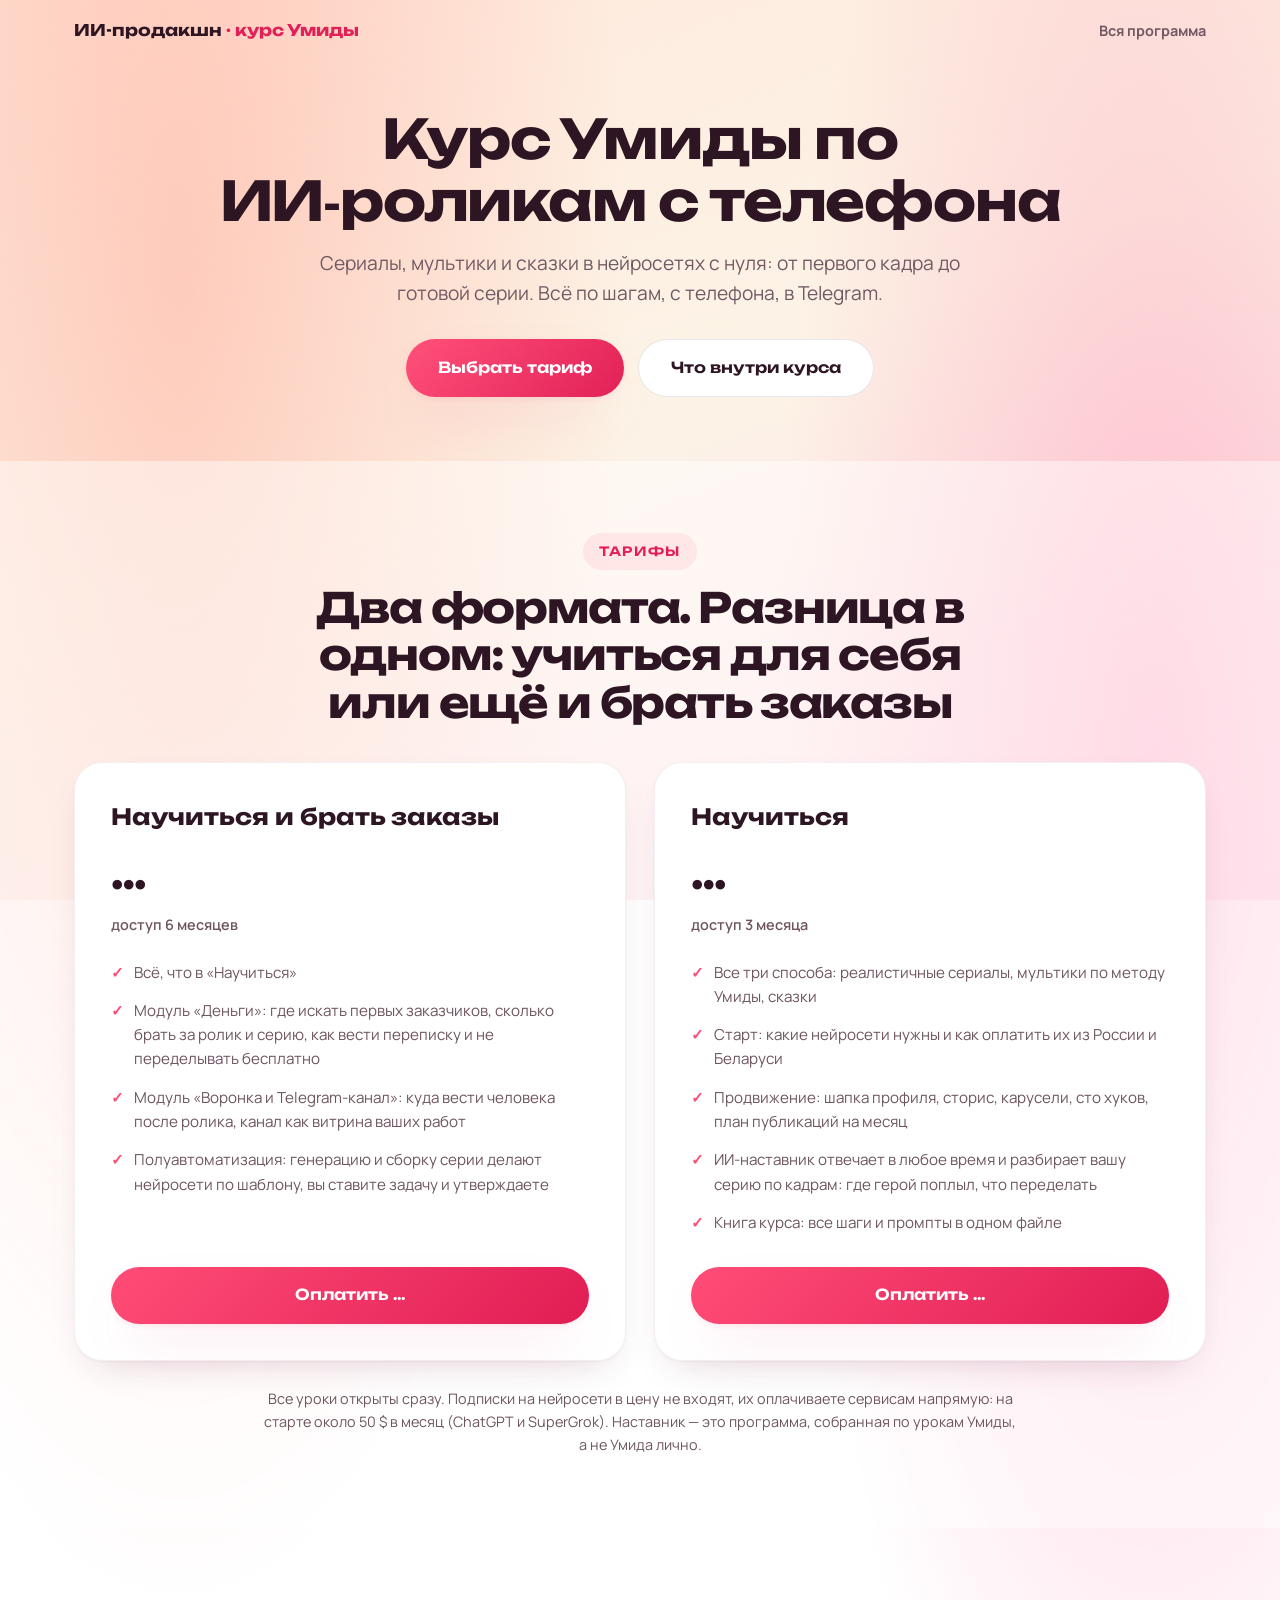
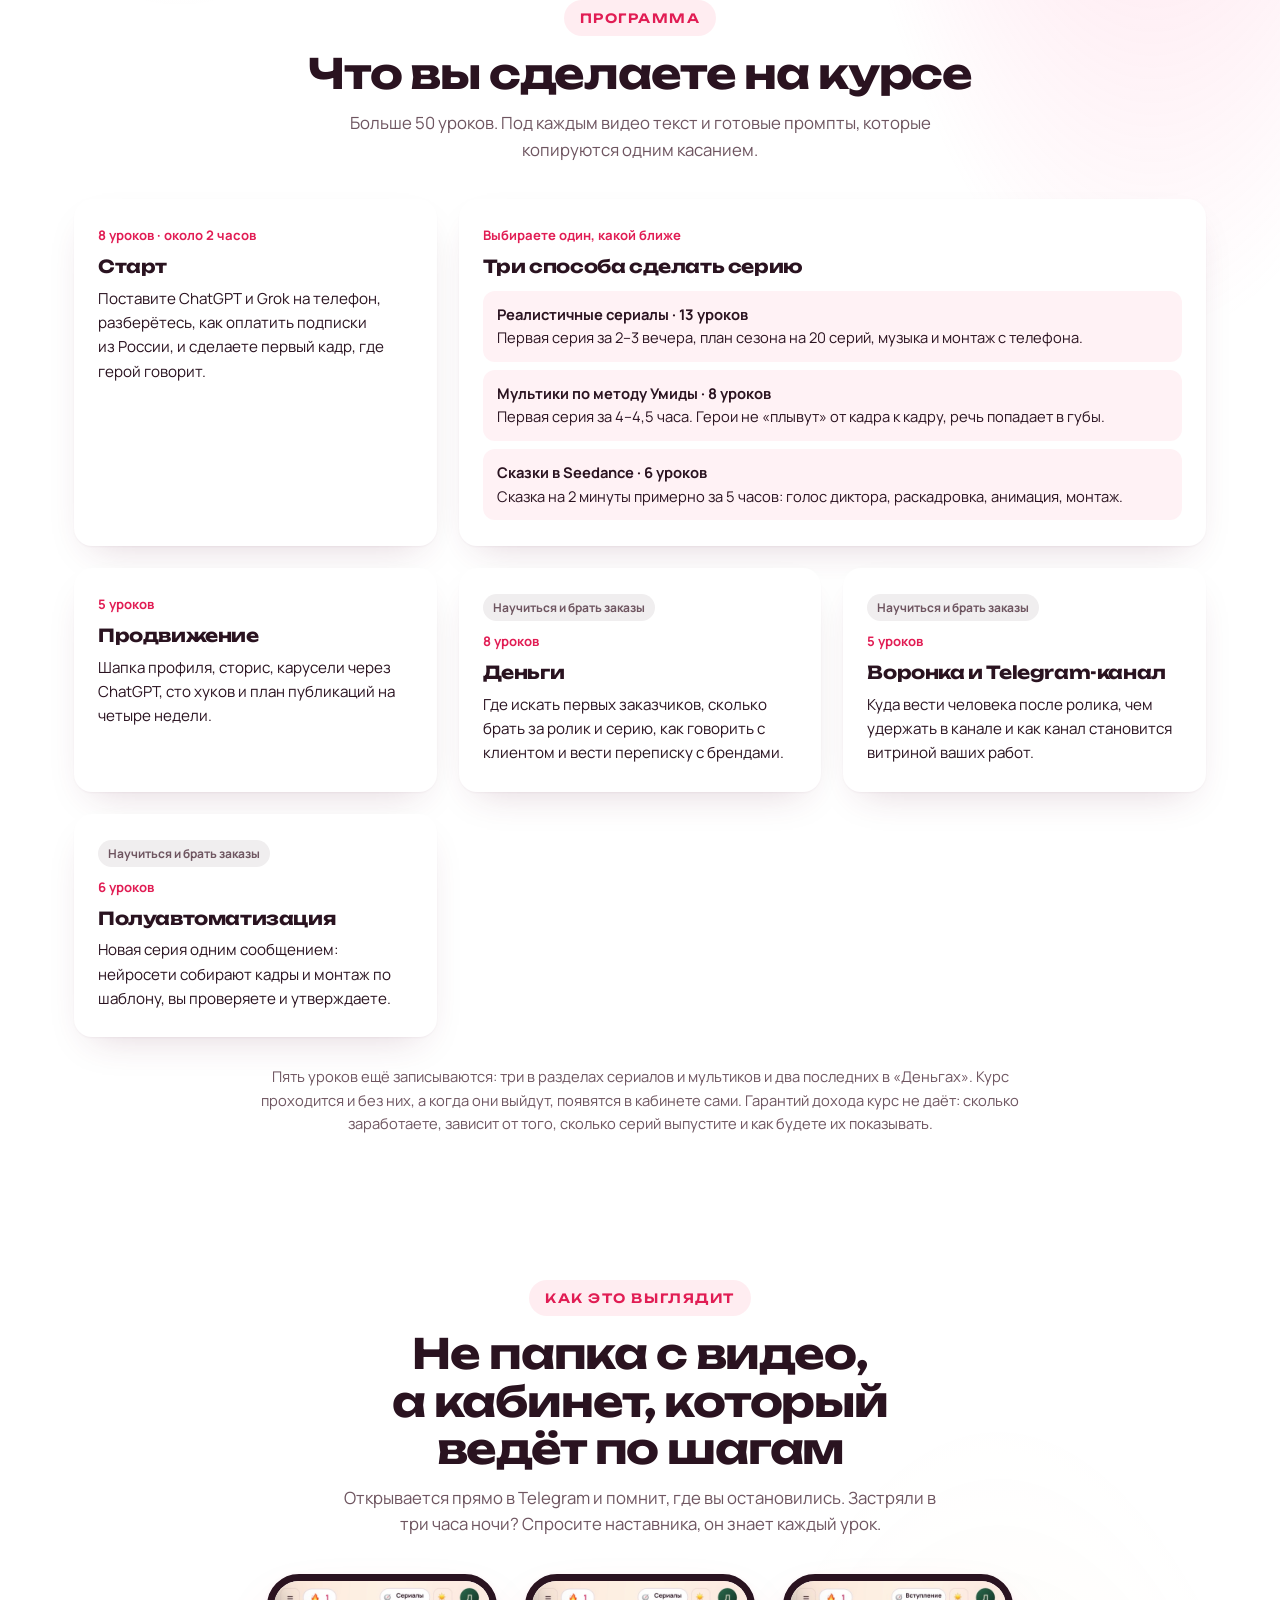
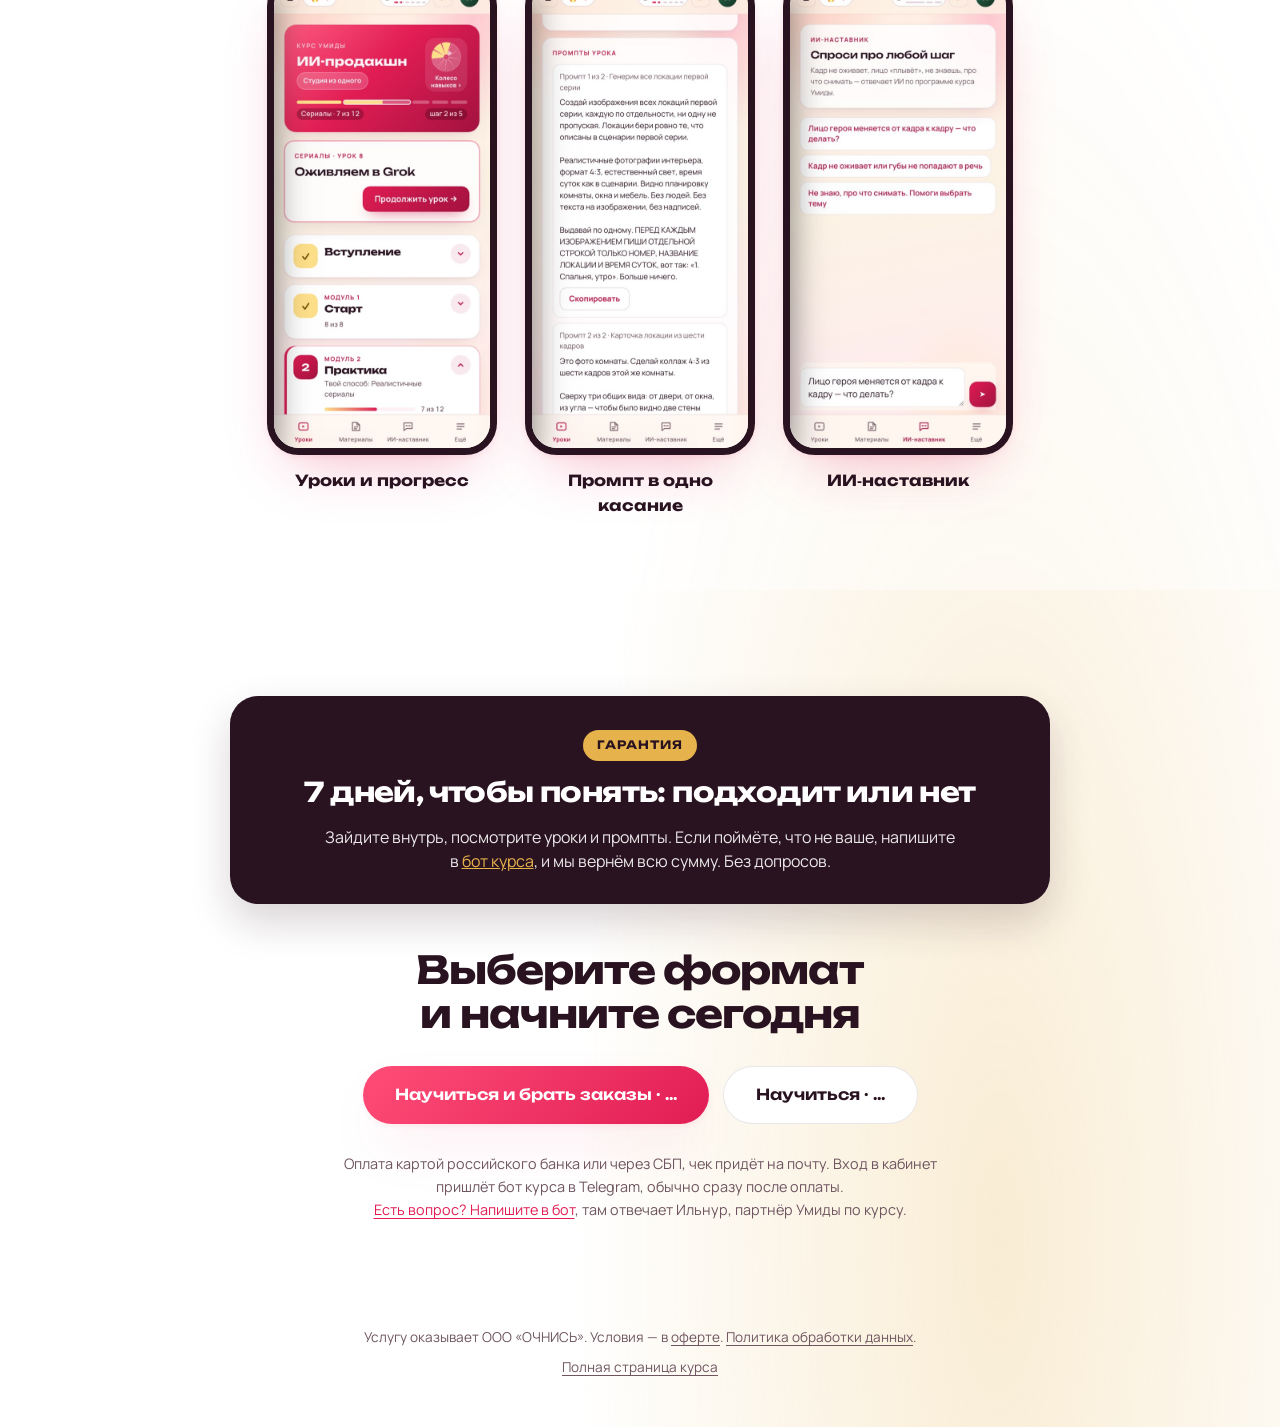
==== commit 69c6e6c1: "сайт Умиды, /skidka/: прайс — до трёх попыток по 8 с и сверка раз в 10 минут; сбой обновления не гас" ====
--- a/skidka/index.html
+++ b/skidka/index.html
@@ -413,23 +413,42 @@
     }
   }
 
+  // Прайс ни разу не пришёл — честная заглушка: в карточке «цена на странице оплаты», на кнопке просто «Оплатить».
+  // Если цены уже показаны, неудачное обновление их не трогает — иначе сбой сети погасил бы идущую скидку.
+  var applied = false;
   function fallback() {
+    if (applied) return;
     root.classList.add('is-off');
     var els = document.querySelectorAll('[data-price]');
-    for (var i = 0; i < els.length; i++) if (els[i].textContent.trim() === '…') els[i].textContent = 'цена на странице оплаты';
+    for (var i = 0; i < els.length; i++) {
+      if (els[i].textContent.trim() !== '…') continue;
+      els[i].textContent = els[i].closest('.btn') ? '' : 'цена на странице оплаты';
+    }
   }
 
-  function load() {
+  // Ревью 31.10: одна попытка с таймаутом 4 с на медленной сети оставляла страницу без скидки в последний день.
+  // Теперь до трёх попыток (сразу, через 2 и через 6 с) по 8 с каждая.
+  function load(attempt) {
+    attempt = attempt || 1;
     var ctl = typeof AbortController === 'function' ? new AbortController() : null;
-    var guard = setTimeout(function () { if (ctl) ctl.abort(); fallback(); }, 4000);
+    var guard = setTimeout(function () { if (ctl) ctl.abort(); }, 8000);
+    var retry = function () {
+      if (attempt < 3) setTimeout(function () { load(attempt + 1); }, attempt === 1 ? 2000 : 6000);
+      else fallback();
+    };
     fetch(API, { cache: 'no-store', signal: ctl ? ctl.signal : undefined })
       .then(function (r) { if (!r.ok) throw new Error('http ' + r.status); return r.json(); })
-      .then(function (b) { clearTimeout(guard); if (b && b.tiers && b.tiers.length) apply(b.tiers); else fallback(); })
-      .catch(function () { clearTimeout(guard); fallback(); });
+      .then(function (b) {
+        clearTimeout(guard);
+        if (b && b.tiers && b.tiers.length) { applied = true; apply(b.tiers); } else retry();
+      })
+      .catch(function () { clearTimeout(guard); retry(); });
   }
 
   root.classList.add('is-off');
   load();
+  // Раз в 10 минут сверяемся с прайсом: вкладка, открытая до начала скидки, включит её сама, а после конца — выключит.
+  setInterval(function () { load(); }, 10 * 60 * 1000);
 })();
 </script>
 </body>
